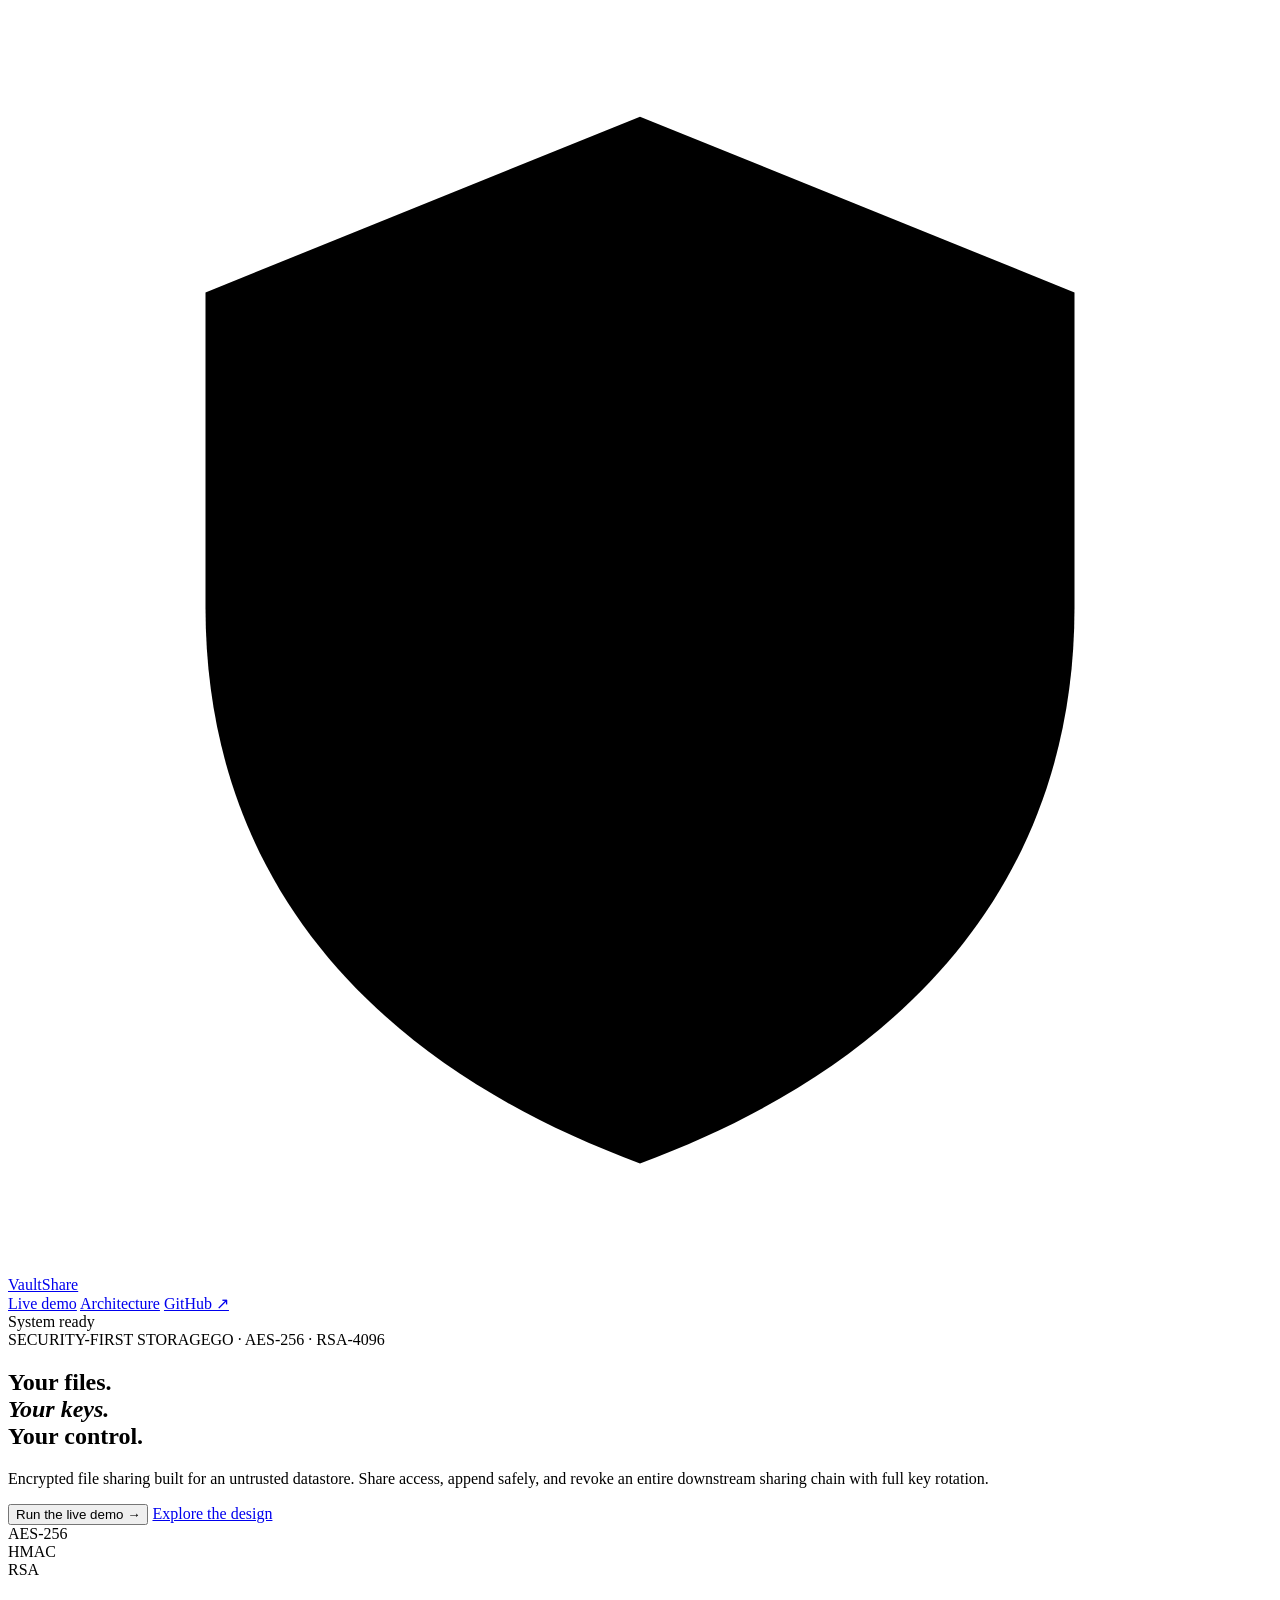
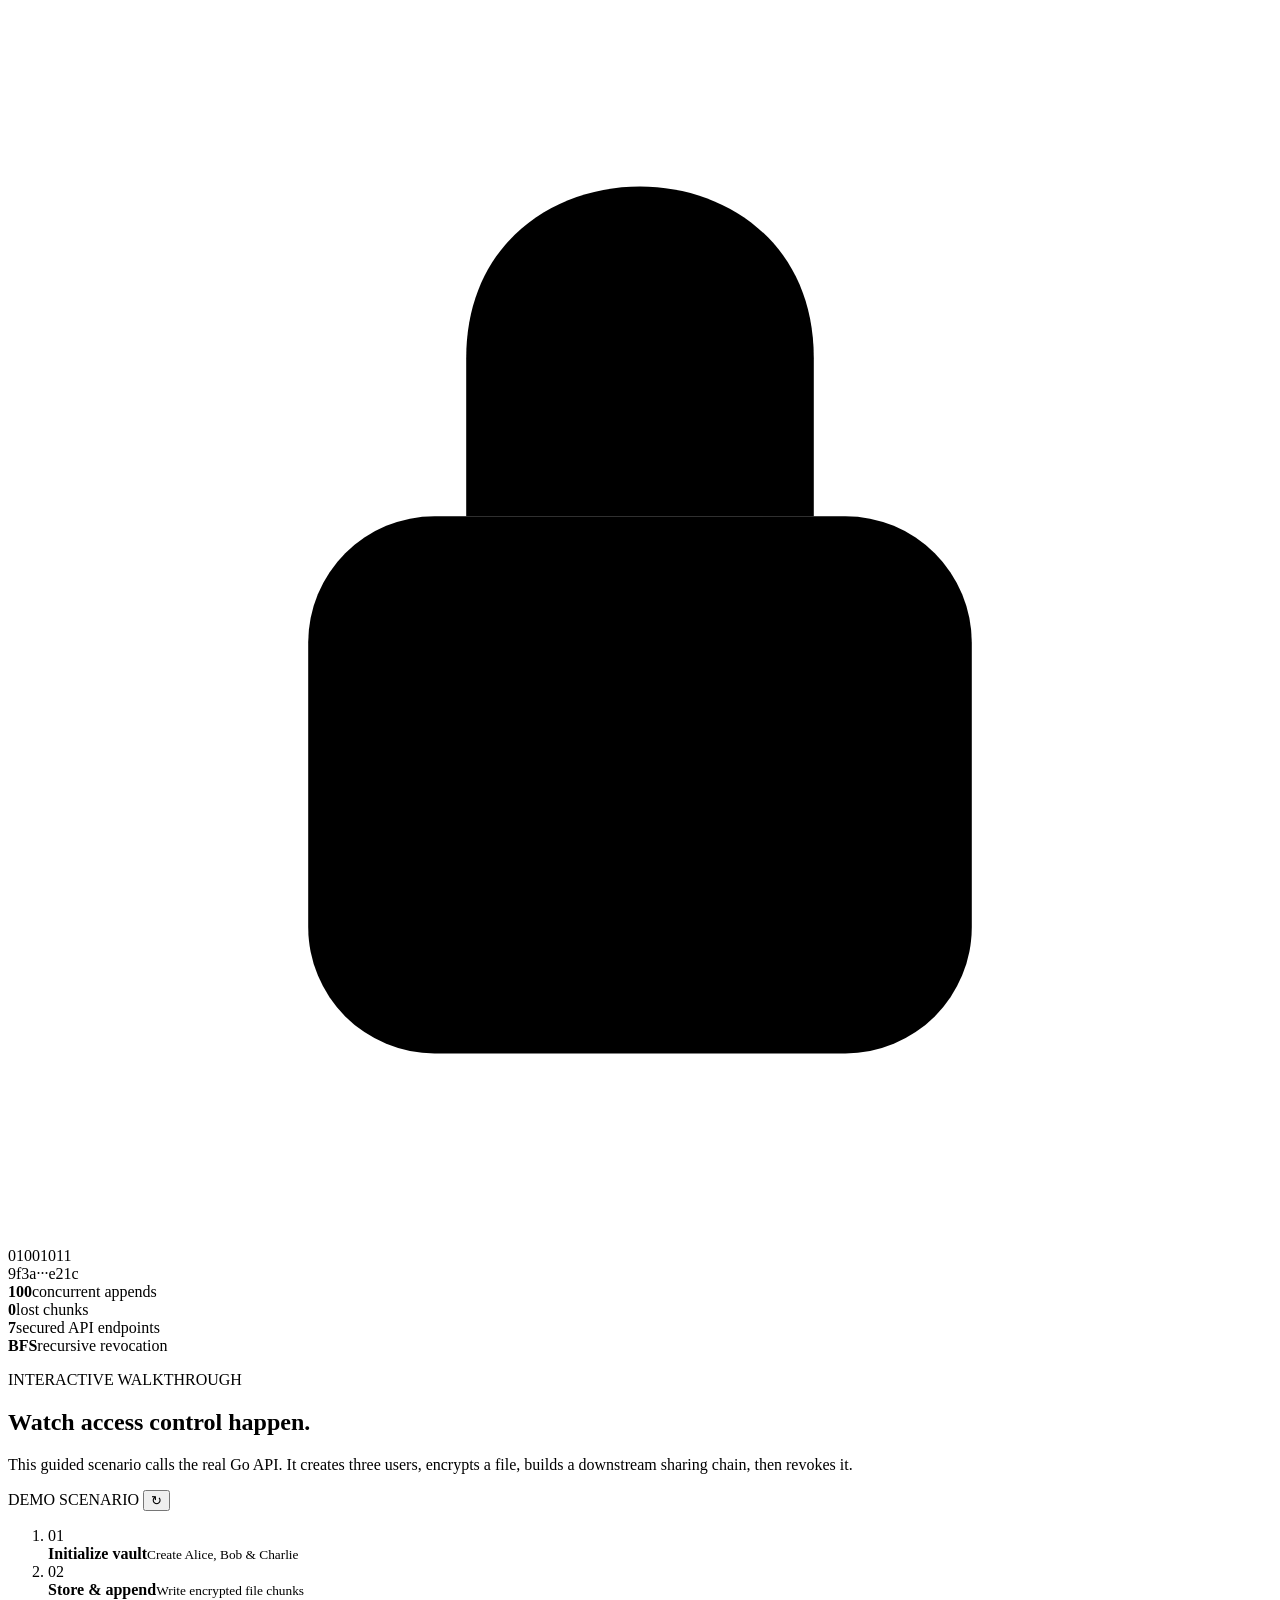
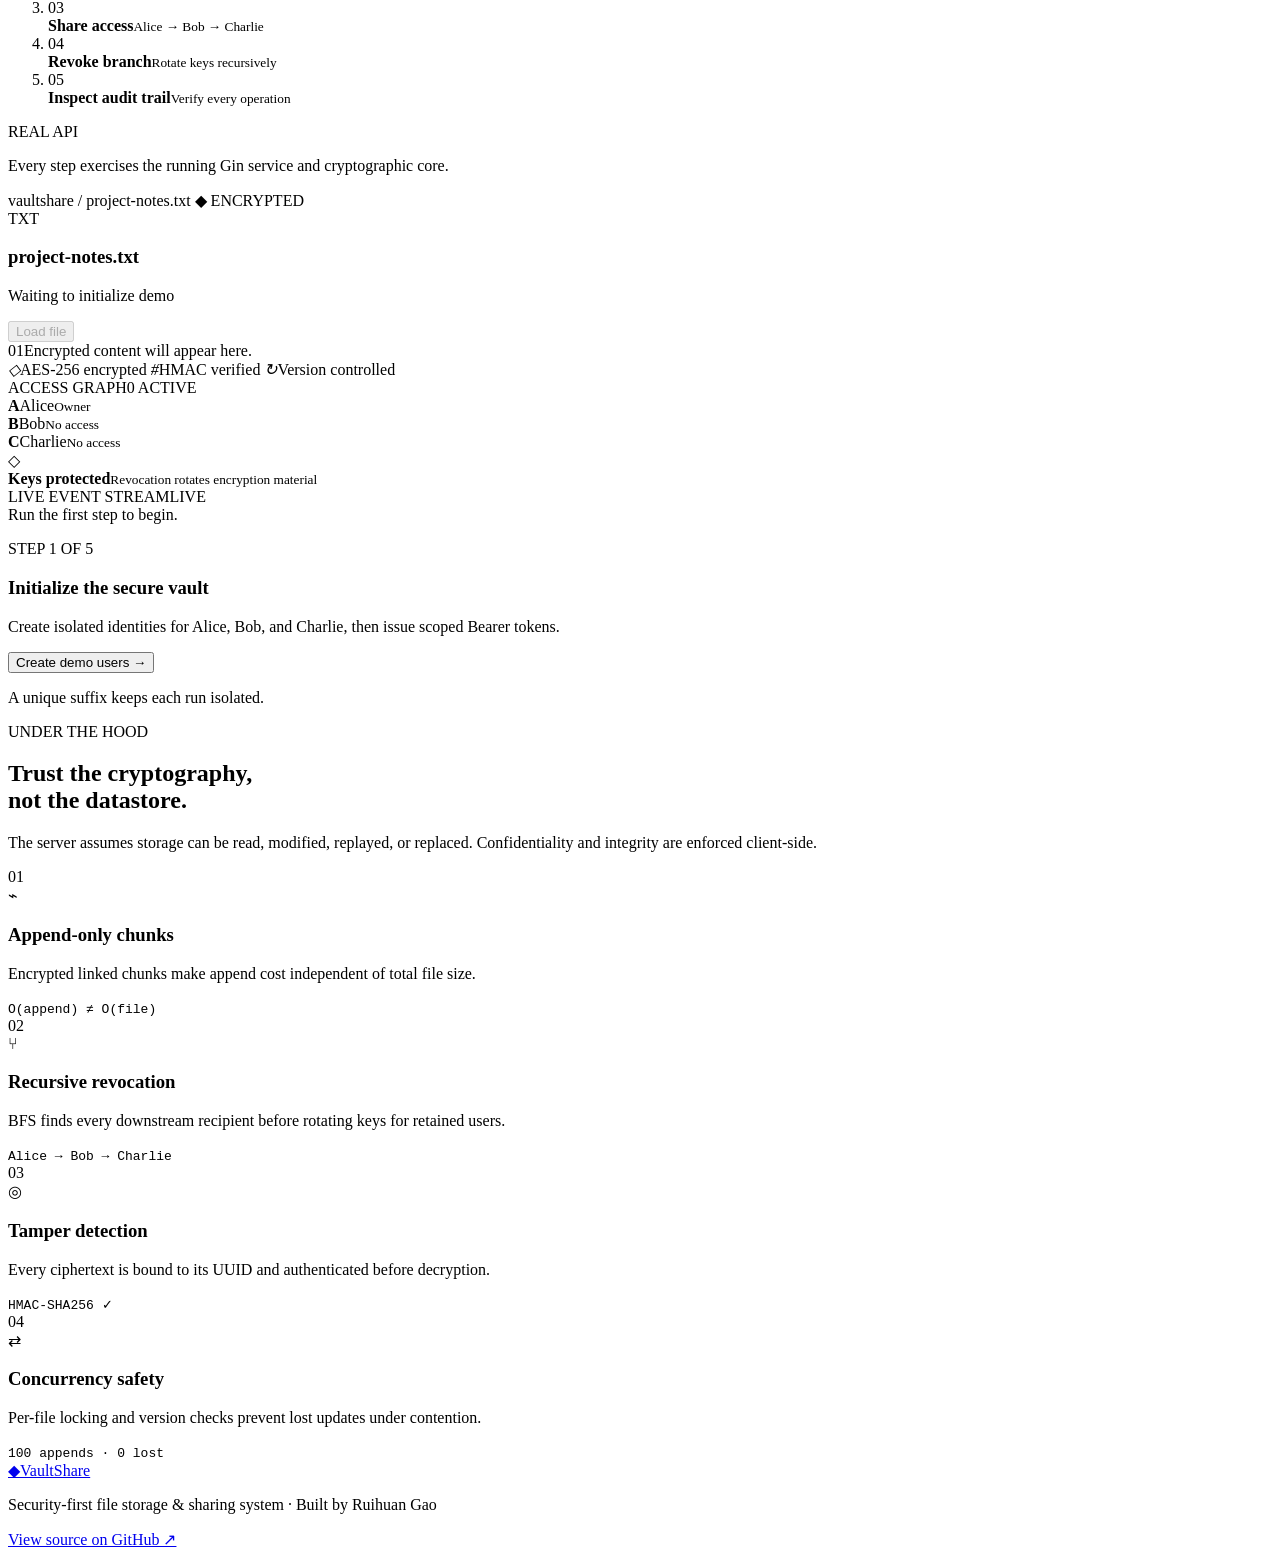
==== index.html @ d1354501 "Deploy VaultShare index.html" ====
<!doctype html>
<html lang="en">
  <head>
    <meta charset="UTF-8" />
    <meta name="viewport" content="width=device-width, initial-scale=1.0" />
    <meta
      name="description"
      content="An interactive demo of encrypted file sharing, recursive revocation, and auditable access control."
    />
    <title>VaultShare — Secure file sharing demo</title>
    <link rel="stylesheet" href="./styles.css" />
  </head>
  <body>
    <div class="noise" aria-hidden="true"></div>
    <header class="site-header">
      <a class="brand" href="#top" aria-label="VaultShare home">
        <span class="brand-mark" aria-hidden="true">
          <svg viewBox="0 0 32 32" role="img">
            <path d="M16 2.75 27 7.2v7.98c0 7.08-4.47 11.67-11 14.07C9.47 26.85 5 22.26 5 15.18V7.2L16 2.75Z" />
            <path d="M11.2 15.8 14.35 19 21 12.25" />
          </svg>
        </span>
        <span>VaultShare</span>
      </a>
      <nav aria-label="Primary navigation">
        <a href="#demo">Live demo</a>
        <a href="#architecture">Architecture</a>
        <a href="https://github.com/aimee-RH/security-file-system" target="_blank" rel="noreferrer">GitHub ↗</a>
      </nav>
      <span class="system-status"><i></i> System ready</span>
    </header>

    <main id="top">
      <section class="hero">
        <div class="eyebrow"><span>SECURITY-FIRST STORAGE</span><span>GO · AES-256 · RSA-4096</span></div>
        <div class="hero-grid">
          <div>
            <h1>Your files.<br /><em>Your keys.</em><br />Your control.</h1>
            <p class="hero-copy">
              Encrypted file sharing built for an untrusted datastore. Share access, append safely,
              and revoke an entire downstream sharing chain with full key rotation.
            </p>
            <div class="hero-actions">
              <button class="button button-primary" data-scroll-demo>Run the live demo <span>→</span></button>
              <a class="button button-secondary" href="#architecture">Explore the design</a>
            </div>
          </div>
          <div class="hero-visual" aria-label="Encrypted sharing illustration">
            <div class="orbit orbit-large"></div>
            <div class="orbit orbit-small"></div>
            <div class="key-chip key-a">AES-256</div>
            <div class="key-chip key-b">HMAC</div>
            <div class="key-chip key-c">RSA</div>
            <div class="vault">
              <div class="vault-ring"></div>
              <svg viewBox="0 0 80 80" aria-hidden="true">
                <rect x="19" y="34" width="42" height="34" rx="8" />
                <path d="M29 34V24c0-14.5 22-14.5 22 0v10" />
                <circle cx="40" cy="50" r="4" />
                <path d="M40 54v7" />
              </svg>
            </div>
            <div class="packet packet-one">01001011</div>
            <div class="packet packet-two">9f3a···e21c</div>
          </div>
        </div>
        <div class="trust-strip" aria-label="Core guarantees">
          <div><strong>100</strong><span>concurrent appends</span></div>
          <div><strong>0</strong><span>lost chunks</span></div>
          <div><strong>7</strong><span>secured API endpoints</span></div>
          <div><strong>BFS</strong><span>recursive revocation</span></div>
        </div>
      </section>

      <section class="demo-section" id="demo">
        <div class="section-heading">
          <div>
            <p class="kicker">INTERACTIVE WALKTHROUGH</p>
            <h2>Watch access control happen.</h2>
          </div>
          <p>
            This guided scenario calls the real Go API. It creates three users, encrypts a file,
            builds a downstream sharing chain, then revokes it.
          </p>
        </div>

        <div class="demo-shell">
          <aside class="scenario-panel">
            <div class="scenario-title">
              <span>DEMO SCENARIO</span>
              <button class="icon-button" id="reset-demo" title="Reset demo" aria-label="Reset demo">↻</button>
            </div>
            <ol class="steps" id="steps">
              <li class="active" data-step="0"><span>01</span><div><strong>Initialize vault</strong><small>Create Alice, Bob & Charlie</small></div></li>
              <li data-step="1"><span>02</span><div><strong>Store & append</strong><small>Write encrypted file chunks</small></div></li>
              <li data-step="2"><span>03</span><div><strong>Share access</strong><small>Alice → Bob → Charlie</small></div></li>
              <li data-step="3"><span>04</span><div><strong>Revoke branch</strong><small>Rotate keys recursively</small></div></li>
              <li data-step="4"><span>05</span><div><strong>Inspect audit trail</strong><small>Verify every operation</small></div></li>
            </ol>
            <div class="scenario-note">
              <span id="backend-mode-label">REAL API</span>
              <p id="backend-mode-copy">Every step exercises the running Gin service and cryptographic core.</p>
            </div>
          </aside>

          <div class="workspace">
            <div class="workspace-toolbar">
              <div class="window-dots" aria-hidden="true"><i></i><i></i><i></i></div>
              <span>vaultshare / project-notes.txt</span>
              <span class="encrypted-pill">◆ ENCRYPTED</span>
            </div>

            <div class="workspace-grid">
              <section class="file-card">
                <div class="file-heading">
                  <div class="file-icon">TXT</div>
                  <div>
                    <h3>project-notes.txt</h3>
                    <p id="file-meta">Waiting to initialize demo</p>
                  </div>
                  <button class="mini-button" id="load-file" disabled>Load file</button>
                </div>
                <div class="content-preview" id="content-preview">
                  <span class="line-number">01</span><span class="placeholder">Encrypted content will appear here.</span>
                </div>
                <div class="crypto-row">
                  <span><i class="crypto-icon">◇</i>AES-256 encrypted</span>
                  <span><i class="crypto-icon">#</i>HMAC verified</span>
                  <span><i class="crypto-icon">↻</i>Version controlled</span>
                </div>
              </section>

              <section class="access-card">
                <div class="card-label"><span>ACCESS GRAPH</span><span id="access-count">0 ACTIVE</span></div>
                <div class="access-graph" id="access-graph">
                  <div class="person owner"><b>A</b><span>Alice<small>Owner</small></span></div>
                  <div class="graph-line line-ab"></div>
                  <div class="person bob muted"><b>B</b><span>Bob<small>No access</small></span></div>
                  <div class="graph-line line-bc"></div>
                  <div class="person charlie muted"><b>C</b><span>Charlie<small>No access</small></span></div>
                </div>
                <div class="rotation-status" id="rotation-status">
                  <span class="status-symbol">◇</span>
                  <div><strong>Keys protected</strong><small>Revocation rotates encryption material</small></div>
                </div>
              </section>

              <section class="event-card">
                <div class="card-label"><span>LIVE EVENT STREAM</span><span class="live-dot">LIVE</span></div>
                <div class="event-log" id="event-log" aria-live="polite">
                  <div class="empty-log">Run the first step to begin.</div>
                </div>
              </section>

              <section class="action-card">
                <p class="step-counter" id="step-counter">STEP 1 OF 5</p>
                <h3 id="action-title">Initialize the secure vault</h3>
                <p id="action-description">Create isolated identities for Alice, Bob, and Charlie, then issue scoped Bearer tokens.</p>
                <button class="button button-primary full-width" id="run-step">Create demo users <span>→</span></button>
                <p class="action-hint" id="action-hint">A unique suffix keeps each run isolated.</p>
              </section>
            </div>
          </div>
        </div>
      </section>

      <section class="architecture" id="architecture">
        <div class="section-heading dark-heading">
          <div><p class="kicker">UNDER THE HOOD</p><h2>Trust the cryptography,<br />not the datastore.</h2></div>
          <p>The server assumes storage can be read, modified, replayed, or replaced. Confidentiality and integrity are enforced client-side.</p>
        </div>
        <div class="architecture-grid">
          <article><span class="feature-number">01</span><div class="feature-icon">⌁</div><h3>Append-only chunks</h3><p>Encrypted linked chunks make append cost independent of total file size.</p><code>O(append) ≠ O(file)</code></article>
          <article><span class="feature-number">02</span><div class="feature-icon">⑂</div><h3>Recursive revocation</h3><p>BFS finds every downstream recipient before rotating keys for retained users.</p><code>Alice → Bob → Charlie</code></article>
          <article><span class="feature-number">03</span><div class="feature-icon">◎</div><h3>Tamper detection</h3><p>Every ciphertext is bound to its UUID and authenticated before decryption.</p><code>HMAC-SHA256 ✓</code></article>
          <article><span class="feature-number">04</span><div class="feature-icon">⇄</div><h3>Concurrency safety</h3><p>Per-file locking and version checks prevent lost updates under contention.</p><code>100 appends · 0 lost</code></article>
        </div>
      </section>
    </main>

    <footer>
      <a class="brand footer-brand" href="#top"><span class="brand-mark">◆</span><span>VaultShare</span></a>
      <p>Security-first file storage & sharing system · Built by Ruihuan Gao</p>
      <a href="https://github.com/aimee-RH/security-file-system" target="_blank" rel="noreferrer">View source on GitHub ↗</a>
    </footer>
    <div class="toast" id="toast" role="status" aria-live="polite"></div>
    <script src="./app.js"></script>
  </body>
</html>
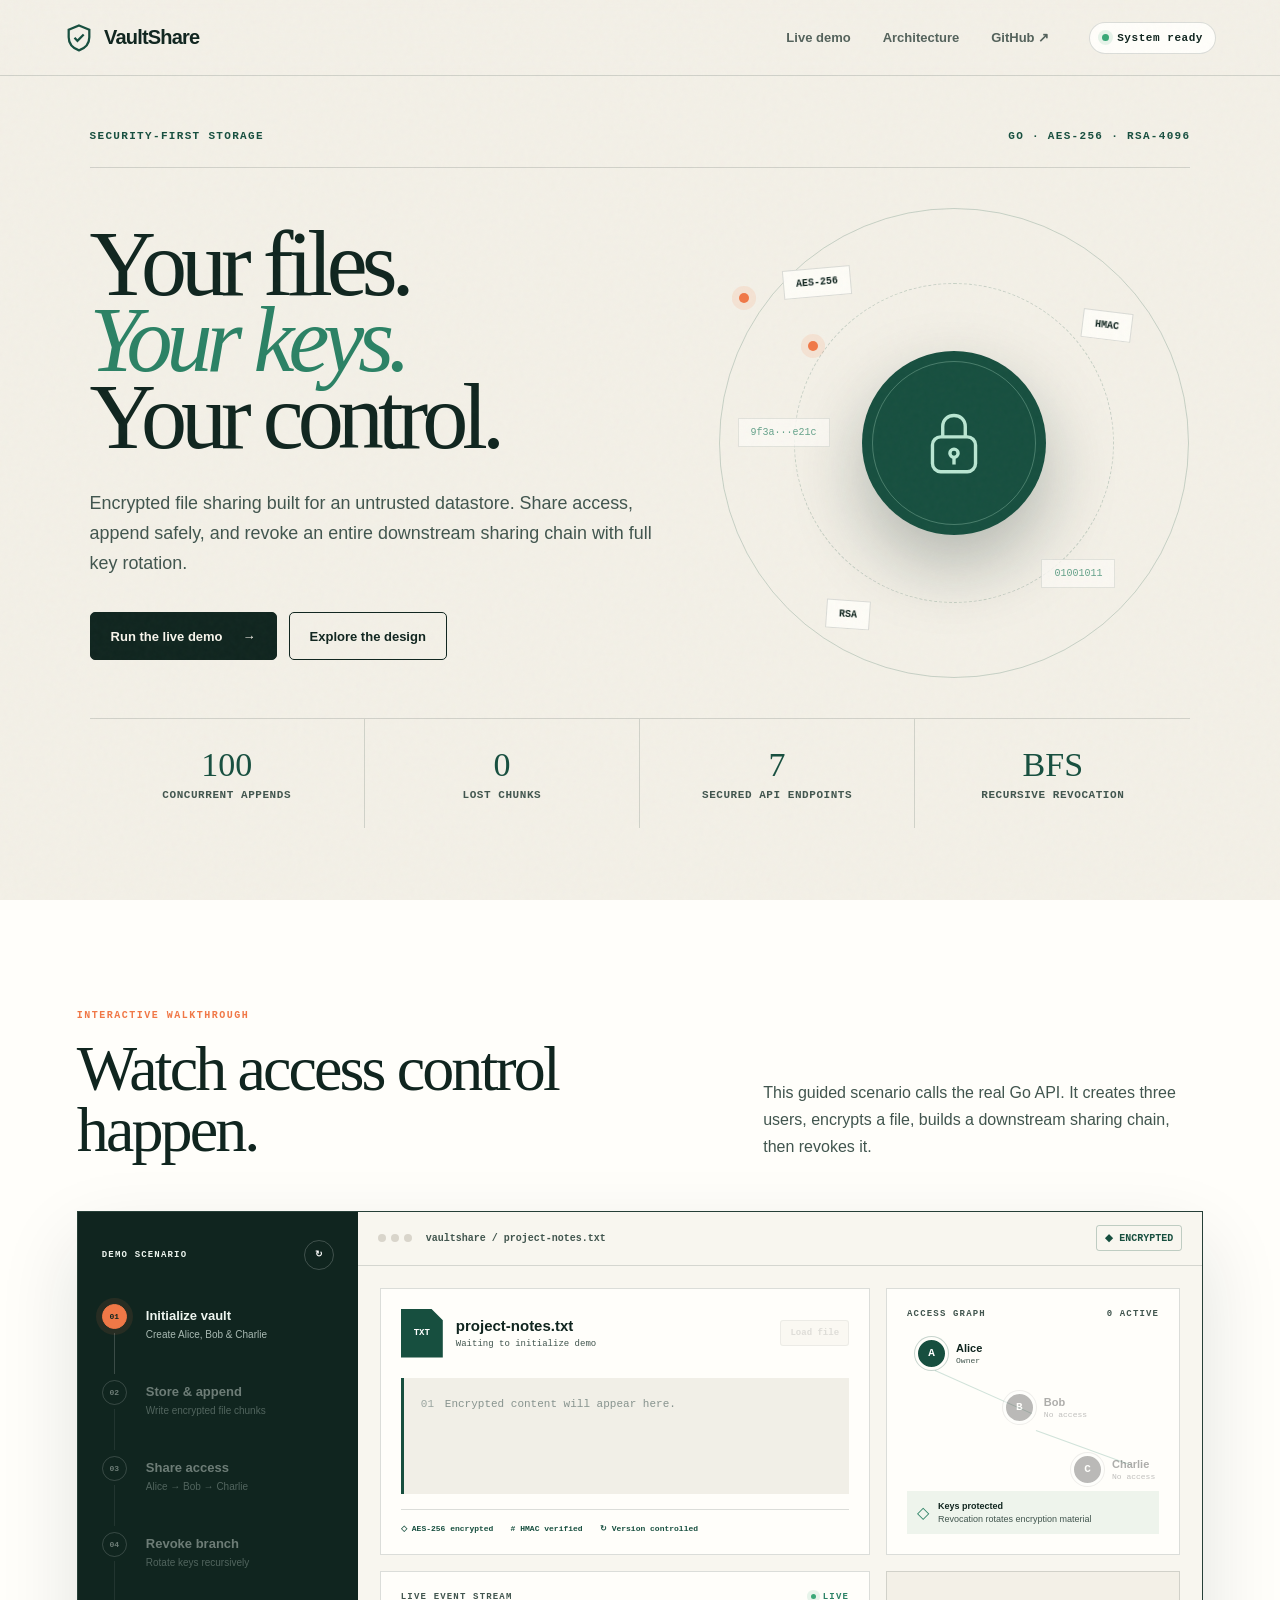
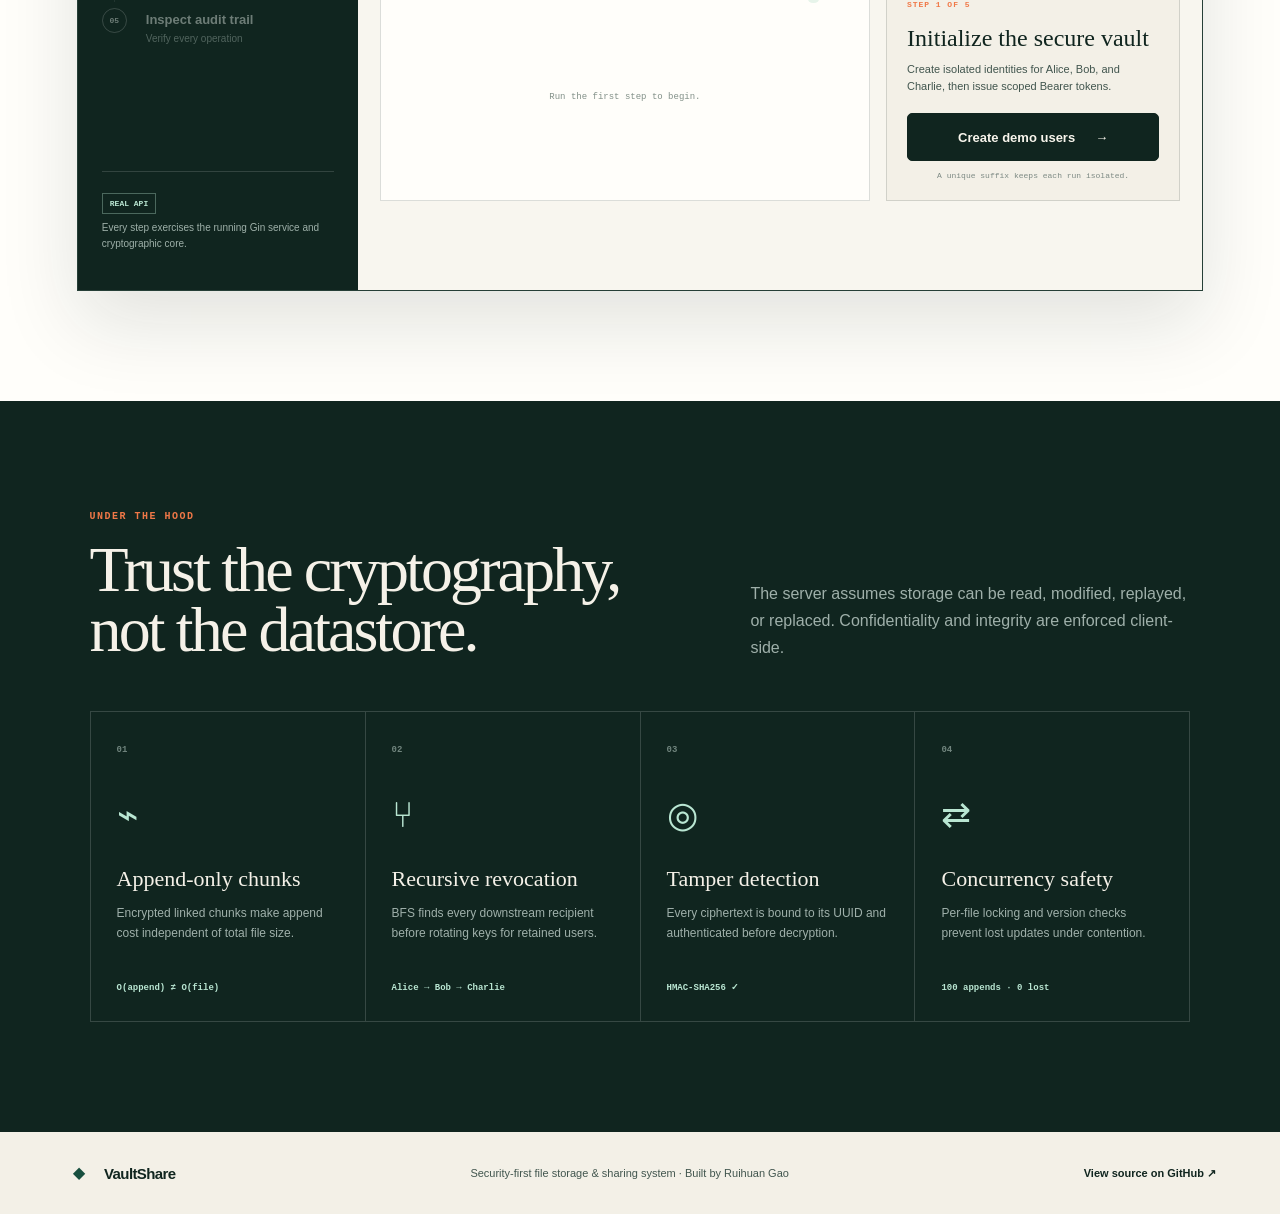
==== commit e5e8605f: "Clarify GitHub Pages demo mode" ====
--- a/index.html
+++ b/index.html
@@ -78,7 +78,7 @@
             <p class="kicker">INTERACTIVE WALKTHROUGH</p>
             <h2>Watch access control happen.</h2>
           </div>
-          <p>
+          <p id="demo-intro-copy">
             This guided scenario calls the real Go API. It creates three users, encrypts a file,
             builds a downstream sharing chain, then revokes it.
           </p>
--- a/styles.css
+++ b/styles.css
@@ -0,0 +1,199 @@
+:root {
+  --ink: #10251f;
+  --ink-soft: #41554e;
+  --paper: #f3f0e7;
+  --paper-deep: #e8e3d6;
+  --green: #174f3f;
+  --green-bright: #2b8265;
+  --mint: #b9e6d2;
+  --orange: #f07847;
+  --line: rgba(16, 37, 31, 0.15);
+  --white: #fffefa;
+  --mono: "SFMono-Regular", "Cascadia Code", "Roboto Mono", monospace;
+  --serif: Georgia, "Times New Roman", serif;
+  --sans: Inter, ui-sans-serif, -apple-system, BlinkMacSystemFont, "Segoe UI", sans-serif;
+}
+
+* { box-sizing: border-box; }
+html { scroll-behavior: smooth; }
+body { margin: 0; color: var(--ink); background: var(--paper); font-family: var(--sans); }
+button, input { font: inherit; }
+button, a { -webkit-tap-highlight-color: transparent; }
+a { color: inherit; text-decoration: none; }
+.noise { position: fixed; inset: 0; z-index: 99; pointer-events: none; opacity: .035; background-image: url("data:image/svg+xml,%3Csvg viewBox='0 0 180 180' xmlns='http://www.w3.org/2000/svg'%3E%3Cfilter id='n'%3E%3CfeTurbulence type='fractalNoise' baseFrequency='.95' numOctaves='3' stitchTiles='stitch'/%3E%3C/filter%3E%3Crect width='100%25' height='100%25' filter='url(%23n)' opacity='.8'/%3E%3C/svg%3E"); }
+
+.site-header { height: 76px; padding: 0 clamp(24px, 5vw, 78px); display: flex; align-items: center; gap: 40px; border-bottom: 1px solid var(--line); background: rgba(243,240,231,.88); backdrop-filter: blur(16px); position: sticky; top: 0; z-index: 20; }
+.brand { display: inline-flex; align-items: center; gap: 10px; font-weight: 800; letter-spacing: -.04em; font-size: 20px; }
+.brand-mark { width: 30px; height: 30px; display: grid; place-items: center; color: var(--green); }
+.brand-mark svg { width: 100%; height: 100%; fill: none; stroke: currentColor; stroke-width: 2.4; }
+nav { margin-left: auto; display: flex; gap: 32px; font-size: 13px; font-weight: 700; }
+nav a { opacity: .7; transition: opacity .2s; }
+nav a:hover { opacity: 1; }
+.system-status { font: 700 11px var(--mono); letter-spacing: .05em; background: var(--white); border: 1px solid var(--line); border-radius: 999px; padding: 9px 12px; display: flex; align-items: center; gap: 8px; }
+.system-status i, .live-dot::before { width: 7px; height: 7px; border-radius: 50%; background: #39a877; box-shadow: 0 0 0 4px rgba(57,168,119,.12); }
+
+.hero { min-height: calc(100vh - 76px); padding: 54px clamp(24px, 7vw, 110px) 0; overflow: hidden; }
+.eyebrow { display: flex; justify-content: space-between; font: 700 11px var(--mono); letter-spacing: .12em; color: var(--green); padding-bottom: 25px; border-bottom: 1px solid var(--line); }
+.hero-grid { display: grid; grid-template-columns: 1.1fr .9fr; align-items: center; min-height: 550px; gap: 50px; }
+h1 { font: 400 clamp(58px, 7.2vw, 112px)/.83 var(--serif); letter-spacing: -.065em; margin: 0; }
+h1 em { color: var(--green-bright); font-weight: 400; }
+.hero-copy { max-width: 620px; font-size: clamp(16px, 1.4vw, 20px); line-height: 1.65; color: var(--ink-soft); margin: 34px 0; }
+.hero-actions { display: flex; gap: 12px; flex-wrap: wrap; }
+.button { border-radius: 5px; min-height: 48px; padding: 0 20px; border: 1px solid var(--ink); font-weight: 750; font-size: 13px; display: inline-flex; align-items: center; justify-content: center; gap: 20px; cursor: pointer; transition: transform .2s, box-shadow .2s, background .2s; }
+.button:hover:not(:disabled) { transform: translateY(-2px); box-shadow: 0 8px 22px rgba(16,37,31,.14); }
+.button-primary { color: #f8f5ec; background: var(--ink); }
+.button-secondary { color: var(--ink); background: transparent; }
+.button:disabled { cursor: wait; opacity: .55; }
+.full-width { width: 100%; }
+
+.hero-visual { height: 500px; position: relative; display: grid; place-items: center; }
+.orbit { position: absolute; border: 1px solid rgba(23,79,63,.2); border-radius: 50%; }
+.orbit-large { width: 470px; height: 470px; animation: rotate 28s linear infinite; }
+.orbit-small { width: 320px; height: 320px; border-style: dashed; animation: rotate 19s linear infinite reverse; }
+.orbit-large::before, .orbit-small::before { content: ""; width: 10px; height: 10px; background: var(--orange); border-radius: 50%; position: absolute; top: 18%; left: 4%; box-shadow: 0 0 0 7px rgba(240,120,71,.12); }
+.vault { width: 184px; height: 184px; background: var(--green); border-radius: 50%; color: var(--mint); display: grid; place-items: center; box-shadow: 0 30px 70px rgba(16,37,31,.28); position: relative; z-index: 2; }
+.vault svg { width: 82px; fill: none; stroke: currentColor; stroke-width: 3.3; }
+.vault-ring { position: absolute; inset: 10px; border: 1px solid rgba(185,230,210,.3); border-radius: 50%; }
+.key-chip, .packet { position: absolute; padding: 8px 12px; border: 1px solid var(--line); background: rgba(255,254,250,.84); backdrop-filter: blur(8px); font: 700 10px var(--mono); z-index: 3; }
+.key-a { top: 75px; left: 65px; transform: rotate(-5deg); }
+.key-b { right: 58px; top: 118px; transform: rotate(7deg); }
+.key-c { bottom: 64px; left: 108px; transform: rotate(4deg); }
+.packet { color: var(--green-bright); font-weight: 500; opacity: .7; }
+.packet-one { right: 75px; bottom: 105px; }
+.packet-two { left: 20px; top: 225px; }
+@keyframes rotate { to { transform: rotate(360deg); } }
+
+.trust-strip { min-height: 110px; border-top: 1px solid var(--line); display: grid; grid-template-columns: repeat(4,1fr); }
+.trust-strip div { display: flex; align-items: center; justify-content: center; flex-direction: column; border-right: 1px solid var(--line); }
+.trust-strip div:last-child { border-right: 0; }
+.trust-strip strong { font: 400 34px var(--serif); color: var(--green); }
+.trust-strip span { margin-top: 5px; color: var(--ink-soft); font: 600 11px var(--mono); text-transform: uppercase; letter-spacing: .05em; }
+
+.demo-section { padding: 110px clamp(24px, 6vw, 94px); background: var(--white); }
+.section-heading { display: grid; grid-template-columns: 1fr 440px; align-items: end; gap: 70px; margin-bottom: 50px; }
+.kicker { font: 800 10px var(--mono); letter-spacing: .15em; color: var(--orange); margin: 0 0 18px; }
+h2 { font: 400 clamp(45px, 5vw, 76px)/.95 var(--serif); letter-spacing: -.045em; margin: 0; }
+.section-heading > p { line-height: 1.7; color: var(--ink-soft); margin: 0; }
+.demo-shell { border: 1px solid #263f37; min-height: 680px; display: grid; grid-template-columns: 280px 1fr; background: #f8f6ef; box-shadow: 0 32px 75px rgba(16,37,31,.12); }
+.scenario-panel { background: var(--ink); color: #edf5ef; padding: 28px 24px; display: flex; flex-direction: column; }
+.scenario-title, .card-label { display: flex; justify-content: space-between; align-items: center; font: 800 9px var(--mono); letter-spacing: .13em; }
+.icon-button { border: 1px solid rgba(255,255,255,.2); background: transparent; color: white; border-radius: 50%; width: 30px; height: 30px; cursor: pointer; }
+.steps { list-style: none; margin: 34px 0; padding: 0; }
+.steps li { min-height: 76px; display: grid; grid-template-columns: 34px 1fr; gap: 10px; position: relative; opacity: .42; transition: opacity .25s; }
+.steps li::after { content: ""; position: absolute; left: 12px; top: 29px; height: 41px; width: 1px; background: rgba(255,255,255,.18); }
+.steps li:last-child::after { display: none; }
+.steps li > span { width: 25px; height: 25px; display: grid; place-items: center; border: 1px solid rgba(255,255,255,.4); border-radius: 50%; font: 700 8px var(--mono); }
+.steps li strong { display: block; font-size: 13px; margin: 4px 0 5px; }
+.steps li small { display: block; font-size: 10px; color: #a9bab3; line-height: 1.4; }
+.steps li.active, .steps li.complete { opacity: 1; }
+.steps li.active > span { background: var(--orange); border-color: var(--orange); color: var(--ink); box-shadow: 0 0 0 6px rgba(240,120,71,.1); }
+.steps li.complete > span { background: var(--mint); border-color: var(--mint); color: var(--ink); font-size: 0; }
+.steps li.complete > span::before { content: "✓"; font-size: 11px; }
+.scenario-note { margin-top: auto; border-top: 1px solid rgba(255,255,255,.14); padding-top: 20px; }
+.scenario-note span { font: 800 8px var(--mono); color: var(--mint); border: 1px solid rgba(185,230,210,.35); padding: 5px 7px; }
+.scenario-note p { color: #9eb0a9; font-size: 10px; line-height: 1.6; }
+.workspace { min-width: 0; }
+.workspace-toolbar { height: 54px; border-bottom: 1px solid var(--line); padding: 0 20px; display: flex; align-items: center; gap: 14px; font: 700 10px var(--mono); color: var(--ink-soft); }
+.window-dots { display: flex; gap: 5px; }
+.window-dots i { width: 8px; height: 8px; border-radius: 50%; background: #d9d5cb; }
+.encrypted-pill { margin-left: auto; color: var(--green); border: 1px solid rgba(23,79,63,.25); padding: 6px 8px; border-radius: 3px; }
+.workspace-grid { padding: 22px; display: grid; grid-template-columns: 1.25fr .75fr; gap: 16px; }
+.file-card, .access-card, .event-card, .action-card { border: 1px solid var(--line); background: var(--white); padding: 20px; min-width: 0; }
+.file-heading { display: flex; align-items: center; gap: 13px; }
+.file-icon { width: 42px; height: 49px; background: var(--green); color: white; display: grid; place-items: center; font: 800 9px var(--mono); clip-path: polygon(0 0,72% 0,100% 24%,100% 100%,0 100%); }
+.file-heading h3 { margin: 0; font-size: 15px; }
+.file-heading p { margin: 5px 0 0; font: 500 9px var(--mono); color: var(--ink-soft); }
+.mini-button { margin-left: auto; border: 1px solid var(--line); border-radius: 3px; background: var(--paper); padding: 7px 9px; font: 700 9px var(--mono); cursor: pointer; }
+.mini-button:disabled { opacity: .4; cursor: default; }
+.content-preview { min-height: 116px; margin: 20px 0 15px; padding: 17px; background: #f1efe7; border-left: 3px solid var(--green); display: grid; grid-template-columns: 24px 1fr; font: 11px/1.7 var(--mono); white-space: pre-wrap; overflow: auto; max-height: 160px; }
+.line-number { color: #9ba6a1; user-select: none; }
+.placeholder { color: #87938e; }
+.crypto-row { border-top: 1px solid var(--line); padding-top: 14px; display: flex; gap: 17px; flex-wrap: wrap; font: 700 8px var(--mono); color: var(--green); }
+.crypto-row span { display: flex; gap: 5px; align-items: center; }
+.crypto-icon { font-style: normal; }
+.card-label { color: var(--ink-soft); }
+.access-graph { min-height: 172px; padding: 18px 0 8px; position: relative; }
+.person { position: absolute; display: flex; align-items: center; gap: 8px; z-index: 2; transition: opacity .3s, filter .3s; }
+.person b { width: 33px; height: 33px; border-radius: 50%; background: var(--green); color: white; display: grid; place-items: center; font: 700 11px var(--mono); border: 3px solid var(--white); box-shadow: 0 0 0 1px rgba(23,79,63,.24); }
+.person span { font-size: 11px; font-weight: 750; }
+.person small { display: block; color: var(--ink-soft); font: 500 8px var(--mono); margin-top: 2px; }
+.person.owner { top: 18px; left: 8px; }
+.person.bob { top: 72px; left: 38%; }
+.person.charlie { bottom: 5px; right: 4px; }
+.person.muted { opacity: .36; filter: grayscale(1); }
+.person.revoked b { background: #a64b3c; }
+.person.revoked small { color: #a64b3c; }
+.graph-line { position: absolute; height: 1px; background: var(--green-bright); transform-origin: left; opacity: .22; transition: opacity .3s, background .3s; }
+.graph-line.active { opacity: 1; }
+.graph-line.revoked { background: #a64b3c; opacity: .8; background-image: linear-gradient(90deg,#a64b3c 50%,transparent 50%); background-size: 8px 1px; }
+.line-ab { width: 42%; left: 28px; top: 51px; transform: rotate(24deg); }
+.line-bc { width: 40%; left: 51%; top: 111px; transform: rotate(20deg); }
+.rotation-status { display: flex; align-items: center; gap: 9px; background: #eef4ec; padding: 10px; }
+.rotation-status strong, .rotation-status small { display: block; font-size: 9px; }
+.rotation-status small { color: var(--ink-soft); margin-top: 3px; }
+.status-symbol { color: var(--green-bright); }
+.event-log { height: 160px; margin-top: 16px; overflow: auto; font: 9px/1.5 var(--mono); }
+.empty-log { color: #829088; height: 100%; display: grid; place-items: center; }
+.event { display: grid; grid-template-columns: 50px 60px 1fr; gap: 8px; padding: 7px 0; border-bottom: 1px solid rgba(16,37,31,.08); animation: eventIn .25s ease; }
+.event time { color: #7d8b85; }
+.event b { color: var(--green); text-transform: uppercase; }
+.event.error b { color: #a64b3c; }
+@keyframes eventIn { from { opacity: 0; transform: translateY(4px); } }
+.live-dot { display: flex; align-items: center; gap: 7px; color: var(--green-bright); }
+.live-dot::before { content: ""; display: block; width: 5px; height: 5px; }
+.action-card { background: var(--paper); display: flex; flex-direction: column; justify-content: center; }
+.step-counter { font: 800 8px var(--mono); color: var(--orange); letter-spacing: .12em; }
+.action-card h3 { font: 400 24px/1.1 var(--serif); margin: 8px 0 10px; }
+.action-card > p:not(.step-counter):not(.action-hint) { color: var(--ink-soft); font-size: 11px; line-height: 1.55; margin: 0 0 18px; }
+.action-hint { text-align: center; font: 500 8px var(--mono); color: #7c8983; margin: 10px 0 0; }
+
+.architecture { background: var(--ink); color: #f5f1e8; padding: 110px clamp(24px, 7vw, 110px); }
+.dark-heading > p { color: #9fb0aa; }
+.architecture-grid { display: grid; grid-template-columns: repeat(4,1fr); border-top: 1px solid rgba(255,255,255,.16); border-left: 1px solid rgba(255,255,255,.16); }
+.architecture-grid article { min-height: 310px; padding: 26px; border-right: 1px solid rgba(255,255,255,.16); border-bottom: 1px solid rgba(255,255,255,.16); position: relative; }
+.feature-number { color: #70847d; font: 700 9px var(--mono); }
+.feature-icon { color: var(--mint); font-size: 36px; margin: 38px 0 30px; }
+.architecture-grid h3 { font: 400 22px var(--serif); margin: 0 0 12px; }
+.architecture-grid p { color: #9fb0aa; font-size: 12px; line-height: 1.65; min-height: 60px; }
+.architecture-grid code { font: 700 9px var(--mono); color: var(--mint); }
+footer { padding: 26px clamp(24px, 5vw, 78px); display: flex; align-items: center; gap: 30px; font-size: 11px; }
+footer p { margin: auto; color: var(--ink-soft); }
+footer > a:last-child { font-weight: 750; }
+.footer-brand { font-size: 15px; }
+.toast { position: fixed; right: 24px; bottom: 24px; background: var(--ink); color: white; padding: 14px 18px; border-left: 4px solid var(--mint); z-index: 50; transform: translateY(120px); opacity: 0; transition: .25s; font-size: 12px; box-shadow: 0 12px 30px rgba(16,37,31,.25); }
+.toast.show { transform: none; opacity: 1; }
+.toast.error { border-left-color: var(--orange); }
+
+@media (max-width: 1050px) {
+  .hero-grid { grid-template-columns: 1fr; padding-top: 70px; }
+  .hero-visual { height: 410px; }
+  .hero { min-height: auto; }
+  .section-heading { grid-template-columns: 1fr; gap: 24px; }
+  .demo-shell { grid-template-columns: 230px 1fr; }
+  .workspace-grid { grid-template-columns: 1fr; }
+  .architecture-grid { grid-template-columns: repeat(2,1fr); }
+}
+@media (max-width: 760px) {
+  .site-header { height: 64px; padding: 0 18px; }
+  nav, .system-status { display: none; }
+  .site-header .brand { margin-right: auto; }
+  .hero { padding: 35px 20px 0; }
+  .eyebrow span:last-child { display: none; }
+  h1 { font-size: clamp(52px, 17vw, 76px); }
+  .hero-visual { transform: scale(.8); margin: -40px -80px; }
+  .trust-strip { grid-template-columns: repeat(2,1fr); }
+  .trust-strip div { min-height: 95px; border-bottom: 1px solid var(--line); }
+  .demo-section, .architecture { padding: 75px 18px; }
+  .demo-shell { grid-template-columns: 1fr; }
+  .scenario-panel { padding: 20px; }
+  .steps { display: grid; grid-template-columns: repeat(5,1fr); margin: 22px 0 0; }
+  .steps li { display: block; min-height: 50px; }
+  .steps li::after, .steps li div, .scenario-note { display: none; }
+  .workspace-grid { padding: 12px; }
+  .architecture-grid { grid-template-columns: 1fr; }
+  footer { flex-direction: column; text-align: center; }
+  footer p { margin: 0; }
+}
+@media (prefers-reduced-motion: reduce) {
+  *, *::before, *::after { animation-duration: .01ms !important; animation-iteration-count: 1 !important; scroll-behavior: auto !important; }
+}
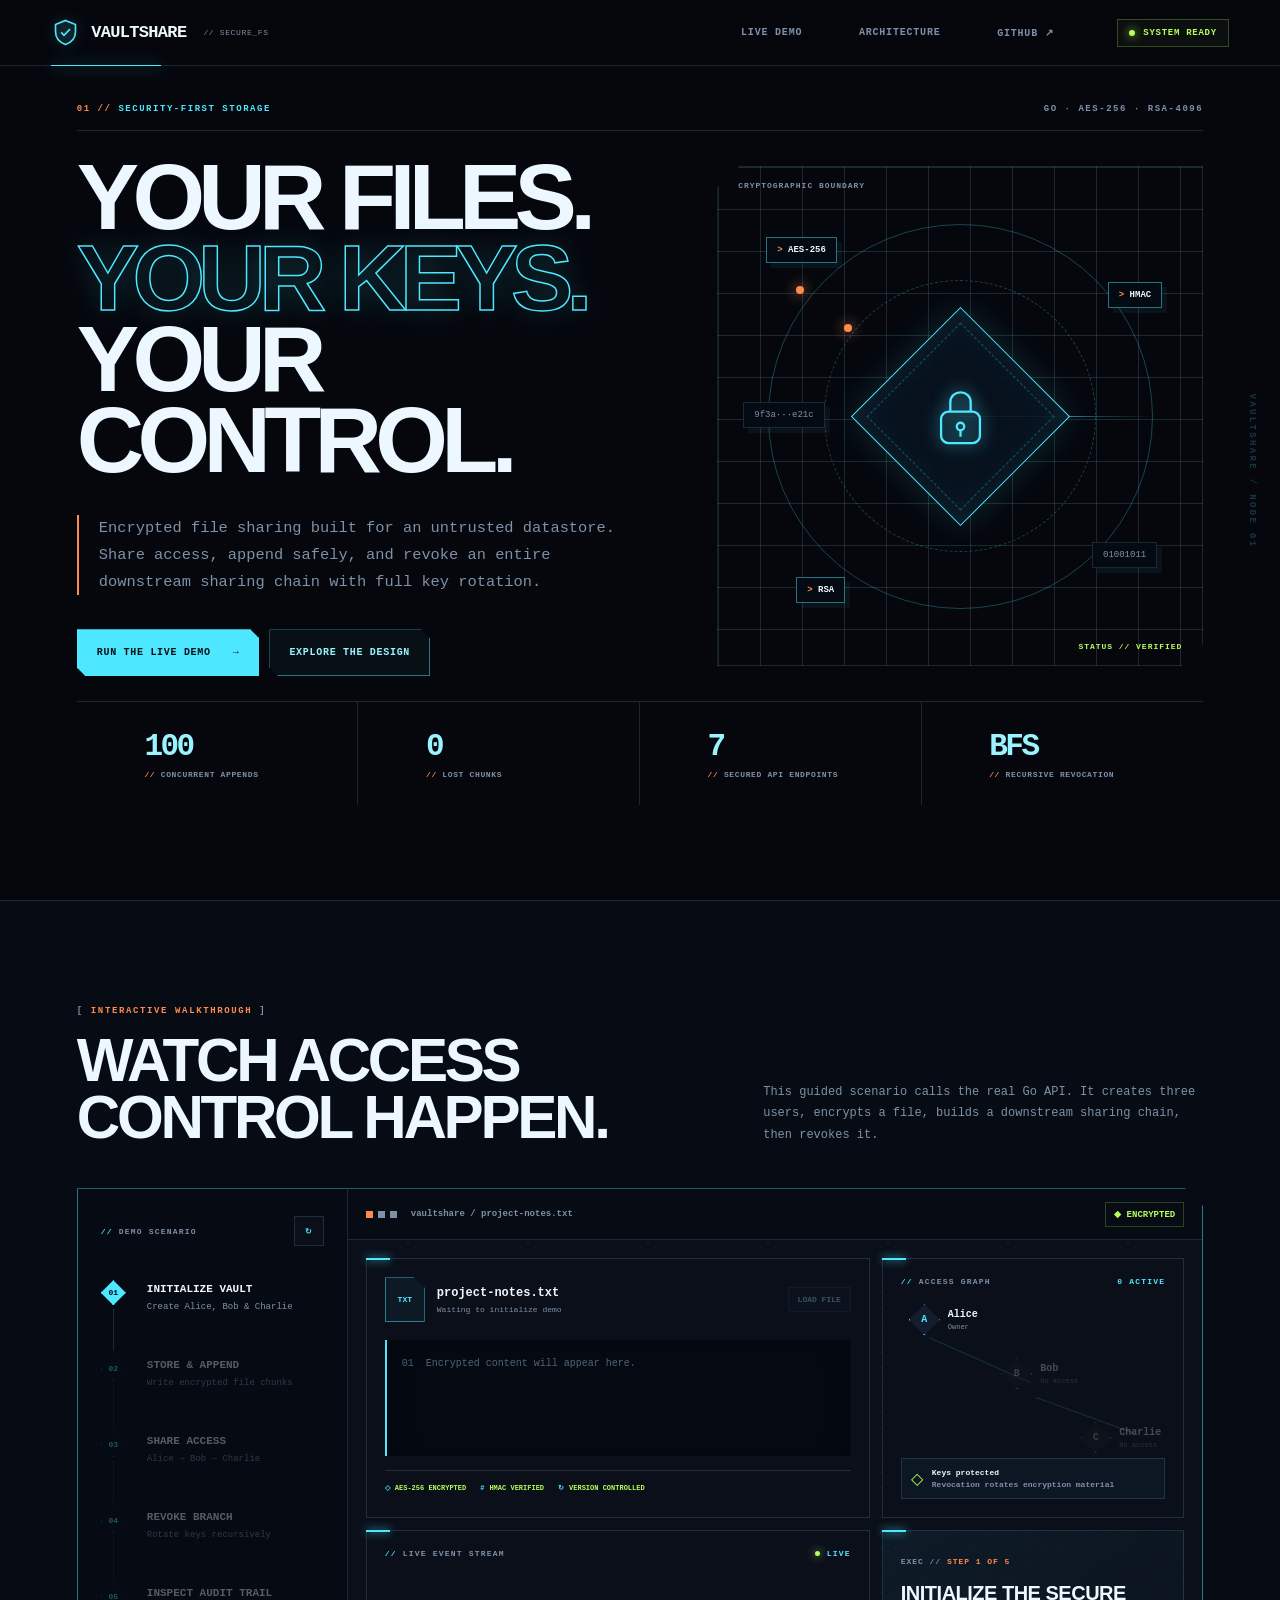
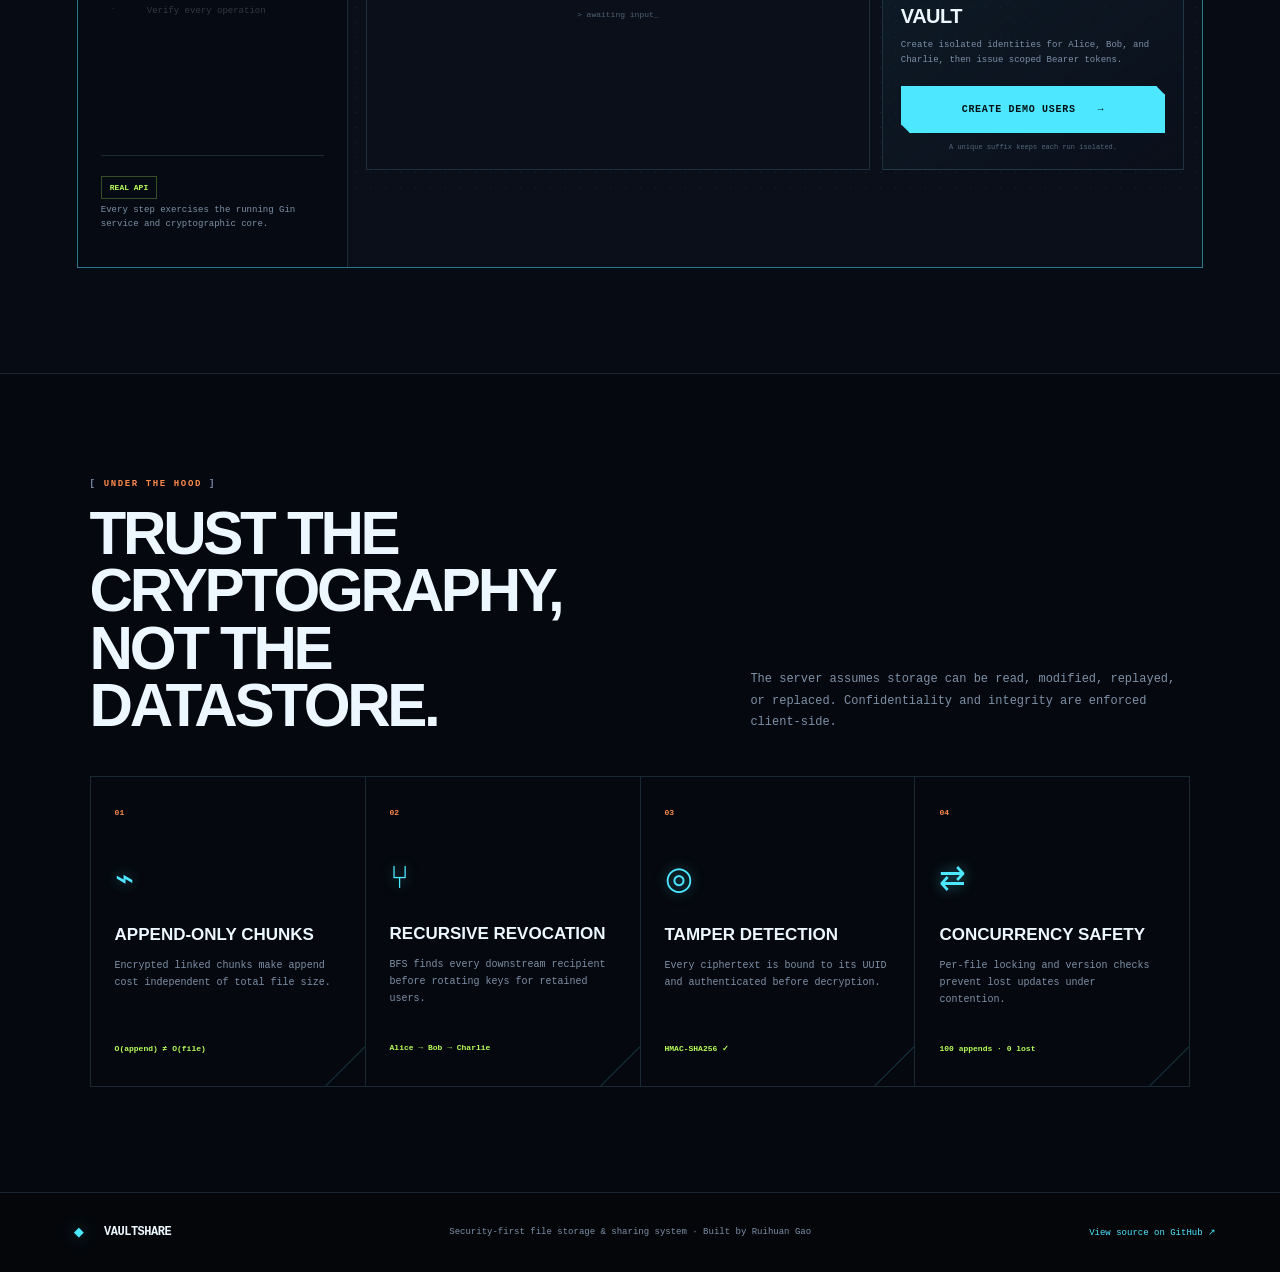
==== commit d340c859: "Bust cache for security console redesign" ====
--- a/index.html
+++ b/index.html
@@ -8,7 +8,7 @@
       content="An interactive demo of encrypted file sharing, recursive revocation, and auditable access control."
     />
     <title>VaultShare — Secure file sharing demo</title>
-    <link rel="stylesheet" href="./styles.css" />
+    <link rel="stylesheet" href="./styles.css?v=console-20261110" />
   </head>
   <body>
     <div class="noise" aria-hidden="true"></div>
--- a/styles.css
+++ b/styles.css
@@ -1,199 +1,113 @@
 :root {
-  --ink: #10251f;
-  --ink-soft: #41554e;
-  --paper: #f3f0e7;
-  --paper-deep: #e8e3d6;
-  --green: #174f3f;
-  --green-bright: #2b8265;
-  --mint: #b9e6d2;
-  --orange: #f07847;
-  --line: rgba(16, 37, 31, 0.15);
-  --white: #fffefa;
-  --mono: "SFMono-Regular", "Cascadia Code", "Roboto Mono", monospace;
-  --serif: Georgia, "Times New Roman", serif;
+  --void: #05070d; --panel: #0a0f1a; --panel-2: #0f1625; --panel-3: #131d2e;
+  --text: #edf7ff; --muted: #7e91a8; --cyan: #4de8ff; --cyan-soft: #9bf3ff;
+  --orange: #ff8a4c; --red: #ff4d6d; --lime: #b7ff5a;
+  --line: rgba(126,203,229,.17); --line-hot: rgba(77,232,255,.48);
+  --mono: "SFMono-Regular", "Cascadia Code", "Roboto Mono", Consolas, monospace;
   --sans: Inter, ui-sans-serif, -apple-system, BlinkMacSystemFont, "Segoe UI", sans-serif;
 }
+* { box-sizing: border-box; }
+html { scroll-behavior: smooth; background: var(--void); }
+body { margin: 0; color: var(--text); background: var(--void); font-family: var(--sans); overflow-x: hidden; }
+body::before { content: ""; position: fixed; inset: 0; z-index: -2; background: radial-gradient(circle at 78% 12%, rgba(30,123,154,.18), transparent 32%), radial-gradient(circle at 10% 70%, rgba(255,138,76,.07), transparent 30%), var(--void); }
+button, input { font: inherit; } button, a { -webkit-tap-highlight-color: transparent; } a { color: inherit; text-decoration: none; }
+.noise { position: fixed; inset: 0; z-index: 99; pointer-events: none; opacity: .19; background-image: linear-gradient(rgba(255,255,255,.018) 1px, transparent 1px), linear-gradient(90deg,rgba(255,255,255,.018) 1px,transparent 1px); background-size: 28px 28px; mask-image: linear-gradient(to bottom,black,transparent 88%); }
+.noise::after { content: ""; position: absolute; inset: 0; background: repeating-linear-gradient(0deg,transparent 0 4px,rgba(77,232,255,.018) 5px); }
 
-* { box-sizing: border-box; }
-html { scroll-behavior: smooth; }
-body { margin: 0; color: var(--ink); background: var(--paper); font-family: var(--sans); }
-button, input { font: inherit; }
-button, a { -webkit-tap-highlight-color: transparent; }
-a { color: inherit; text-decoration: none; }
-.noise { position: fixed; inset: 0; z-index: 99; pointer-events: none; opacity: .035; background-image: url("data:image/svg+xml,%3Csvg viewBox='0 0 180 180' xmlns='http://www.w3.org/2000/svg'%3E%3Cfilter id='n'%3E%3CfeTurbulence type='fractalNoise' baseFrequency='.95' numOctaves='3' stitchTiles='stitch'/%3E%3C/filter%3E%3Crect width='100%25' height='100%25' filter='url(%23n)' opacity='.8'/%3E%3C/svg%3E"); }
+.site-header { height: 66px; padding: 0 clamp(20px,4vw,68px); display: flex; align-items: center; gap: 38px; border-bottom: 1px solid var(--line); background: rgba(5,7,13,.82); backdrop-filter: blur(18px); position: sticky; top: 0; z-index: 20; }
+.site-header::after { content: ""; position: absolute; bottom: -1px; left: clamp(20px,4vw,68px); width: 110px; height: 1px; background: var(--cyan); box-shadow: 0 0 16px var(--cyan); }
+.brand { display: inline-flex; align-items: center; gap: 11px; font: 800 17px var(--mono); letter-spacing: -.04em; text-transform: uppercase; }
+.brand::after { content: "// secure_fs"; color: var(--muted); font: 500 8px var(--mono); letter-spacing: .08em; margin-left: 6px; }
+.brand-mark { width: 29px; height: 29px; display: grid; place-items: center; color: var(--cyan); filter: drop-shadow(0 0 8px rgba(77,232,255,.4)); }
+.brand-mark svg { width: 100%; height: 100%; fill: rgba(77,232,255,.07); stroke: currentColor; stroke-width: 1.8; }
+nav { margin-left: auto; display: flex; gap: 5px; font: 650 10px var(--mono); text-transform: uppercase; letter-spacing: .08em; }
+nav a { color: var(--muted); padding: 9px 13px; border: 1px solid transparent; transition: .2s; }
+nav a::before { content: "["; color: transparent; margin-right: 5px; } nav a::after { content: "]"; color: transparent; margin-left: 5px; }
+nav a:hover { color: var(--cyan-soft); border-color: var(--line); background: rgba(77,232,255,.04); } nav a:hover::before, nav a:hover::after { color: var(--cyan); }
+.system-status { font: 700 9px var(--mono); letter-spacing: .08em; text-transform: uppercase; color: var(--lime); border: 1px solid rgba(183,255,90,.25); padding: 8px 11px; display: flex; align-items: center; gap: 8px; background: rgba(183,255,90,.035); }
+.system-status i, .live-dot::before { width: 6px; height: 6px; border-radius: 50%; background: var(--lime); box-shadow: 0 0 10px var(--lime); animation: pulse 2s ease infinite; }
+@keyframes pulse { 50% { opacity: .38; } }
 
-.site-header { height: 76px; padding: 0 clamp(24px, 5vw, 78px); display: flex; align-items: center; gap: 40px; border-bottom: 1px solid var(--line); background: rgba(243,240,231,.88); backdrop-filter: blur(16px); position: sticky; top: 0; z-index: 20; }
-.brand { display: inline-flex; align-items: center; gap: 10px; font-weight: 800; letter-spacing: -.04em; font-size: 20px; }
-.brand-mark { width: 30px; height: 30px; display: grid; place-items: center; color: var(--green); }
-.brand-mark svg { width: 100%; height: 100%; fill: none; stroke: currentColor; stroke-width: 2.4; }
-nav { margin-left: auto; display: flex; gap: 32px; font-size: 13px; font-weight: 700; }
-nav a { opacity: .7; transition: opacity .2s; }
-nav a:hover { opacity: 1; }
-.system-status { font: 700 11px var(--mono); letter-spacing: .05em; background: var(--white); border: 1px solid var(--line); border-radius: 999px; padding: 9px 12px; display: flex; align-items: center; gap: 8px; }
-.system-status i, .live-dot::before { width: 7px; height: 7px; border-radius: 50%; background: #39a877; box-shadow: 0 0 0 4px rgba(57,168,119,.12); }
+.hero { min-height: calc(100vh - 66px); padding: 38px clamp(24px,6vw,96px) 0; overflow: hidden; position: relative; }
+.hero::before { content: "VAULTSHARE / NODE 01"; position: absolute; right: -50px; top: 48%; transform: rotate(90deg); color: rgba(77,232,255,.22); font: 700 9px var(--mono); letter-spacing: .26em; }
+.eyebrow { display: flex; justify-content: space-between; font: 650 9px var(--mono); letter-spacing: .17em; color: var(--muted); padding-bottom: 16px; border-bottom: 1px solid var(--line); }
+.eyebrow span:first-child { color: var(--cyan); } .eyebrow span:first-child::before { content: "01 // "; color: var(--orange); }
+.hero-grid { display: grid; grid-template-columns: 1.08fr .92fr; align-items: center; min-height: 570px; gap: 70px; }
+h1 { font: 790 clamp(58px,7.3vw,112px)/.87 var(--sans); letter-spacing: -.072em; text-transform: uppercase; margin: 0; max-width: 850px; }
+h1 em { color: transparent; font-style: normal; font-weight: 790; -webkit-text-stroke: 1.5px var(--cyan); text-shadow: 0 0 30px rgba(77,232,255,.18); }
+.hero-copy { max-width: 610px; font: 400 clamp(14px,1.2vw,17px)/1.75 var(--mono); color: var(--muted); margin: 34px 0; padding-left: 20px; border-left: 2px solid var(--orange); }
+.hero-actions { display: flex; gap: 10px; flex-wrap: wrap; }
+.button { min-height: 47px; padding: 0 19px; border: 1px solid var(--line-hot); border-radius: 0; font: 750 10px var(--mono); text-transform: uppercase; letter-spacing: .07em; display: inline-flex; align-items: center; justify-content: center; gap: 22px; cursor: pointer; transition: .2s; clip-path: polygon(0 0,calc(100% - 9px) 0,100% 9px,100% 100%,9px 100%,0 calc(100% - 9px)); }
+.button:hover:not(:disabled) { transform: translateY(-2px); box-shadow: 0 0 25px rgba(77,232,255,.18); }
+.button-primary { color: #031015; background: var(--cyan); border-color: var(--cyan); } .button-primary:hover:not(:disabled) { background: var(--cyan-soft); }
+.button-secondary { color: var(--cyan-soft); background: rgba(77,232,255,.035); } .button:disabled { cursor: wait; opacity: .48; } .full-width { width: 100%; }
 
-.hero { min-height: calc(100vh - 76px); padding: 54px clamp(24px, 7vw, 110px) 0; overflow: hidden; }
-.eyebrow { display: flex; justify-content: space-between; font: 700 11px var(--mono); letter-spacing: .12em; color: var(--green); padding-bottom: 25px; border-bottom: 1px solid var(--line); }
-.hero-grid { display: grid; grid-template-columns: 1.1fr .9fr; align-items: center; min-height: 550px; gap: 50px; }
-h1 { font: 400 clamp(58px, 7.2vw, 112px)/.83 var(--serif); letter-spacing: -.065em; margin: 0; }
-h1 em { color: var(--green-bright); font-weight: 400; }
-.hero-copy { max-width: 620px; font-size: clamp(16px, 1.4vw, 20px); line-height: 1.65; color: var(--ink-soft); margin: 34px 0; }
-.hero-actions { display: flex; gap: 12px; flex-wrap: wrap; }
-.button { border-radius: 5px; min-height: 48px; padding: 0 20px; border: 1px solid var(--ink); font-weight: 750; font-size: 13px; display: inline-flex; align-items: center; justify-content: center; gap: 20px; cursor: pointer; transition: transform .2s, box-shadow .2s, background .2s; }
-.button:hover:not(:disabled) { transform: translateY(-2px); box-shadow: 0 8px 22px rgba(16,37,31,.14); }
-.button-primary { color: #f8f5ec; background: var(--ink); }
-.button-secondary { color: var(--ink); background: transparent; }
-.button:disabled { cursor: wait; opacity: .55; }
-.full-width { width: 100%; }
-
-.hero-visual { height: 500px; position: relative; display: grid; place-items: center; }
-.orbit { position: absolute; border: 1px solid rgba(23,79,63,.2); border-radius: 50%; }
-.orbit-large { width: 470px; height: 470px; animation: rotate 28s linear infinite; }
-.orbit-small { width: 320px; height: 320px; border-style: dashed; animation: rotate 19s linear infinite reverse; }
-.orbit-large::before, .orbit-small::before { content: ""; width: 10px; height: 10px; background: var(--orange); border-radius: 50%; position: absolute; top: 18%; left: 4%; box-shadow: 0 0 0 7px rgba(240,120,71,.12); }
-.vault { width: 184px; height: 184px; background: var(--green); border-radius: 50%; color: var(--mint); display: grid; place-items: center; box-shadow: 0 30px 70px rgba(16,37,31,.28); position: relative; z-index: 2; }
-.vault svg { width: 82px; fill: none; stroke: currentColor; stroke-width: 3.3; }
-.vault-ring { position: absolute; inset: 10px; border: 1px solid rgba(185,230,210,.3); border-radius: 50%; }
-.key-chip, .packet { position: absolute; padding: 8px 12px; border: 1px solid var(--line); background: rgba(255,254,250,.84); backdrop-filter: blur(8px); font: 700 10px var(--mono); z-index: 3; }
-.key-a { top: 75px; left: 65px; transform: rotate(-5deg); }
-.key-b { right: 58px; top: 118px; transform: rotate(7deg); }
-.key-c { bottom: 64px; left: 108px; transform: rotate(4deg); }
-.packet { color: var(--green-bright); font-weight: 500; opacity: .7; }
-.packet-one { right: 75px; bottom: 105px; }
-.packet-two { left: 20px; top: 225px; }
+.hero-visual { height: 500px; position: relative; display: grid; place-items: center; background: linear-gradient(var(--line) 1px,transparent 1px),linear-gradient(90deg,var(--line) 1px,transparent 1px); background-size: 42px 42px; border: 1px solid var(--line); clip-path: polygon(0 22px,22px 0,100% 0,100% calc(100% - 22px),calc(100% - 22px) 100%,0 100%); }
+.hero-visual::before, .hero-visual::after { position: absolute; font: 600 8px var(--mono); color: var(--muted); letter-spacing: .12em; }
+.hero-visual::before { content: "CRYPTOGRAPHIC BOUNDARY"; top: 14px; left: 20px; } .hero-visual::after { content: "STATUS // VERIFIED"; bottom: 14px; right: 20px; color: var(--lime); }
+.orbit { position: absolute; border: 1px solid rgba(77,232,255,.27); border-radius: 50%; }
+.orbit::after { content: ""; position: absolute; width: 50%; height: 1px; top: 50%; left: 50%; background: linear-gradient(90deg,var(--cyan),transparent); transform-origin: left; }
+.orbit-large { width: 385px; height: 385px; animation: rotate 18s linear infinite; } .orbit-small { width: 272px; height: 272px; border-style: dashed; animation: rotate 12s linear infinite reverse; }
+.orbit-large::before, .orbit-small::before { content: ""; width: 8px; height: 8px; background: var(--orange); border-radius: 50%; position: absolute; top: 16%; left: 7%; box-shadow: 0 0 14px var(--orange); }
+.vault { width: 155px; height: 155px; background: rgba(8,19,30,.94); border: 1px solid var(--cyan); color: var(--cyan); display: grid; place-items: center; box-shadow: inset 0 0 35px rgba(77,232,255,.09),0 0 35px rgba(77,232,255,.15); position: relative; z-index: 2; transform: rotate(45deg); }
+.vault svg { width: 74px; fill: none; stroke: currentColor; stroke-width: 2.5; transform: rotate(-45deg); filter: drop-shadow(0 0 8px var(--cyan)); }
+.vault-ring { position: absolute; inset: 10px; border: 1px dashed rgba(77,232,255,.28); }
+.key-chip, .packet { position: absolute; padding: 7px 10px; border: 1px solid var(--line-hot); background: rgba(5,10,18,.92); font: 650 9px var(--mono); z-index: 3; box-shadow: 5px 5px 0 rgba(77,232,255,.05); }
+.key-chip::before { content: "> "; color: var(--orange); }.key-a { top: 70px; left: 48px; }.key-b { right: 40px; top: 115px; }.key-c { bottom: 62px; left: 78px; }
+.packet { color: var(--muted); font-weight: 500; border-color: var(--line); }.packet-one { right: 45px; bottom: 97px; }.packet-two { left: 25px; top: 235px; }
 @keyframes rotate { to { transform: rotate(360deg); } }
 
-.trust-strip { min-height: 110px; border-top: 1px solid var(--line); display: grid; grid-template-columns: repeat(4,1fr); }
-.trust-strip div { display: flex; align-items: center; justify-content: center; flex-direction: column; border-right: 1px solid var(--line); }
-.trust-strip div:last-child { border-right: 0; }
-.trust-strip strong { font: 400 34px var(--serif); color: var(--green); }
-.trust-strip span { margin-top: 5px; color: var(--ink-soft); font: 600 11px var(--mono); text-transform: uppercase; letter-spacing: .05em; }
+.trust-strip { min-height: 104px; border-top: 1px solid var(--line); display: grid; grid-template-columns: repeat(4,1fr); }
+.trust-strip div { display: flex; align-items: flex-start; justify-content: center; flex-direction: column; padding-left: 24%; border-right: 1px solid var(--line); }
+.trust-strip div:last-child { border-right: 0; }.trust-strip strong { font: 800 31px var(--mono); color: var(--cyan-soft); letter-spacing: -.08em; }
+.trust-strip span { margin-top: 6px; color: var(--muted); font: 600 8px var(--mono); text-transform: uppercase; letter-spacing: .08em; }.trust-strip span::before { content: "// "; color: var(--orange); }
 
-.demo-section { padding: 110px clamp(24px, 6vw, 94px); background: var(--white); }
-.section-heading { display: grid; grid-template-columns: 1fr 440px; align-items: end; gap: 70px; margin-bottom: 50px; }
-.kicker { font: 800 10px var(--mono); letter-spacing: .15em; color: var(--orange); margin: 0 0 18px; }
-h2 { font: 400 clamp(45px, 5vw, 76px)/.95 var(--serif); letter-spacing: -.045em; margin: 0; }
-.section-heading > p { line-height: 1.7; color: var(--ink-soft); margin: 0; }
-.demo-shell { border: 1px solid #263f37; min-height: 680px; display: grid; grid-template-columns: 280px 1fr; background: #f8f6ef; box-shadow: 0 32px 75px rgba(16,37,31,.12); }
-.scenario-panel { background: var(--ink); color: #edf5ef; padding: 28px 24px; display: flex; flex-direction: column; }
-.scenario-title, .card-label { display: flex; justify-content: space-between; align-items: center; font: 800 9px var(--mono); letter-spacing: .13em; }
-.icon-button { border: 1px solid rgba(255,255,255,.2); background: transparent; color: white; border-radius: 50%; width: 30px; height: 30px; cursor: pointer; }
+.demo-section { padding: 105px clamp(24px,6vw,94px); background: #070b13; border-top: 1px solid var(--line); }
+.section-heading { display: grid; grid-template-columns: 1fr 440px; align-items: end; gap: 70px; margin-bottom: 42px; }
+.kicker { font: 750 9px var(--mono); letter-spacing: .18em; color: var(--orange); margin: 0 0 16px; }.kicker::before { content: "[ "; color: var(--muted); }.kicker::after { content: " ]"; color: var(--muted); }
+h2 { font: 780 clamp(40px,4.7vw,72px)/.95 var(--sans); text-transform: uppercase; letter-spacing: -.055em; margin: 0; }
+.section-heading > p { font: 400 12px/1.8 var(--mono); color: var(--muted); margin: 0; }
+.demo-shell { border: 1px solid var(--line-hot); min-height: 680px; display: grid; grid-template-columns: 270px 1fr; background: var(--panel); box-shadow: 14px 14px 0 rgba(77,232,255,.045),0 35px 80px rgba(0,0,0,.38); clip-path: polygon(0 0,calc(100% - 18px) 0,100% 18px,100% 100%,0 100%); }
+.scenario-panel { background: #060a12; color: var(--text); padding: 27px 23px; display: flex; flex-direction: column; border-right: 1px solid var(--line); }
+.scenario-title, .card-label { display: flex; justify-content: space-between; align-items: center; font: 750 8px var(--mono); letter-spacing: .15em; color: var(--muted); }
+.scenario-title > span::before, .card-label > span:first-child::before { content: "// "; color: var(--cyan); }
+.icon-button { border: 1px solid var(--line); background: var(--panel); color: var(--cyan); width: 30px; height: 30px; cursor: pointer; }.icon-button:hover { border-color: var(--cyan); background: rgba(77,232,255,.08); }
 .steps { list-style: none; margin: 34px 0; padding: 0; }
-.steps li { min-height: 76px; display: grid; grid-template-columns: 34px 1fr; gap: 10px; position: relative; opacity: .42; transition: opacity .25s; }
-.steps li::after { content: ""; position: absolute; left: 12px; top: 29px; height: 41px; width: 1px; background: rgba(255,255,255,.18); }
-.steps li:last-child::after { display: none; }
-.steps li > span { width: 25px; height: 25px; display: grid; place-items: center; border: 1px solid rgba(255,255,255,.4); border-radius: 50%; font: 700 8px var(--mono); }
-.steps li strong { display: block; font-size: 13px; margin: 4px 0 5px; }
-.steps li small { display: block; font-size: 10px; color: #a9bab3; line-height: 1.4; }
-.steps li.active, .steps li.complete { opacity: 1; }
-.steps li.active > span { background: var(--orange); border-color: var(--orange); color: var(--ink); box-shadow: 0 0 0 6px rgba(240,120,71,.1); }
-.steps li.complete > span { background: var(--mint); border-color: var(--mint); color: var(--ink); font-size: 0; }
-.steps li.complete > span::before { content: "✓"; font-size: 11px; }
-.scenario-note { margin-top: auto; border-top: 1px solid rgba(255,255,255,.14); padding-top: 20px; }
-.scenario-note span { font: 800 8px var(--mono); color: var(--mint); border: 1px solid rgba(185,230,210,.35); padding: 5px 7px; }
-.scenario-note p { color: #9eb0a9; font-size: 10px; line-height: 1.6; }
-.workspace { min-width: 0; }
-.workspace-toolbar { height: 54px; border-bottom: 1px solid var(--line); padding: 0 20px; display: flex; align-items: center; gap: 14px; font: 700 10px var(--mono); color: var(--ink-soft); }
-.window-dots { display: flex; gap: 5px; }
-.window-dots i { width: 8px; height: 8px; border-radius: 50%; background: #d9d5cb; }
-.encrypted-pill { margin-left: auto; color: var(--green); border: 1px solid rgba(23,79,63,.25); padding: 6px 8px; border-radius: 3px; }
-.workspace-grid { padding: 22px; display: grid; grid-template-columns: 1.25fr .75fr; gap: 16px; }
-.file-card, .access-card, .event-card, .action-card { border: 1px solid var(--line); background: var(--white); padding: 20px; min-width: 0; }
-.file-heading { display: flex; align-items: center; gap: 13px; }
-.file-icon { width: 42px; height: 49px; background: var(--green); color: white; display: grid; place-items: center; font: 800 9px var(--mono); clip-path: polygon(0 0,72% 0,100% 24%,100% 100%,0 100%); }
-.file-heading h3 { margin: 0; font-size: 15px; }
-.file-heading p { margin: 5px 0 0; font: 500 9px var(--mono); color: var(--ink-soft); }
-.mini-button { margin-left: auto; border: 1px solid var(--line); border-radius: 3px; background: var(--paper); padding: 7px 9px; font: 700 9px var(--mono); cursor: pointer; }
-.mini-button:disabled { opacity: .4; cursor: default; }
-.content-preview { min-height: 116px; margin: 20px 0 15px; padding: 17px; background: #f1efe7; border-left: 3px solid var(--green); display: grid; grid-template-columns: 24px 1fr; font: 11px/1.7 var(--mono); white-space: pre-wrap; overflow: auto; max-height: 160px; }
-.line-number { color: #9ba6a1; user-select: none; }
-.placeholder { color: #87938e; }
-.crypto-row { border-top: 1px solid var(--line); padding-top: 14px; display: flex; gap: 17px; flex-wrap: wrap; font: 700 8px var(--mono); color: var(--green); }
-.crypto-row span { display: flex; gap: 5px; align-items: center; }
-.crypto-icon { font-style: normal; }
-.card-label { color: var(--ink-soft); }
-.access-graph { min-height: 172px; padding: 18px 0 8px; position: relative; }
-.person { position: absolute; display: flex; align-items: center; gap: 8px; z-index: 2; transition: opacity .3s, filter .3s; }
-.person b { width: 33px; height: 33px; border-radius: 50%; background: var(--green); color: white; display: grid; place-items: center; font: 700 11px var(--mono); border: 3px solid var(--white); box-shadow: 0 0 0 1px rgba(23,79,63,.24); }
-.person span { font-size: 11px; font-weight: 750; }
-.person small { display: block; color: var(--ink-soft); font: 500 8px var(--mono); margin-top: 2px; }
-.person.owner { top: 18px; left: 8px; }
-.person.bob { top: 72px; left: 38%; }
-.person.charlie { bottom: 5px; right: 4px; }
-.person.muted { opacity: .36; filter: grayscale(1); }
-.person.revoked b { background: #a64b3c; }
-.person.revoked small { color: #a64b3c; }
-.graph-line { position: absolute; height: 1px; background: var(--green-bright); transform-origin: left; opacity: .22; transition: opacity .3s, background .3s; }
-.graph-line.active { opacity: 1; }
-.graph-line.revoked { background: #a64b3c; opacity: .8; background-image: linear-gradient(90deg,#a64b3c 50%,transparent 50%); background-size: 8px 1px; }
-.line-ab { width: 42%; left: 28px; top: 51px; transform: rotate(24deg); }
-.line-bc { width: 40%; left: 51%; top: 111px; transform: rotate(20deg); }
-.rotation-status { display: flex; align-items: center; gap: 9px; background: #eef4ec; padding: 10px; }
-.rotation-status strong, .rotation-status small { display: block; font-size: 9px; }
-.rotation-status small { color: var(--ink-soft); margin-top: 3px; }
-.status-symbol { color: var(--green-bright); }
-.event-log { height: 160px; margin-top: 16px; overflow: auto; font: 9px/1.5 var(--mono); }
-.empty-log { color: #829088; height: 100%; display: grid; place-items: center; }
-.event { display: grid; grid-template-columns: 50px 60px 1fr; gap: 8px; padding: 7px 0; border-bottom: 1px solid rgba(16,37,31,.08); animation: eventIn .25s ease; }
-.event time { color: #7d8b85; }
-.event b { color: var(--green); text-transform: uppercase; }
-.event.error b { color: #a64b3c; }
-@keyframes eventIn { from { opacity: 0; transform: translateY(4px); } }
-.live-dot { display: flex; align-items: center; gap: 7px; color: var(--green-bright); }
-.live-dot::before { content: ""; display: block; width: 5px; height: 5px; }
-.action-card { background: var(--paper); display: flex; flex-direction: column; justify-content: center; }
-.step-counter { font: 800 8px var(--mono); color: var(--orange); letter-spacing: .12em; }
-.action-card h3 { font: 400 24px/1.1 var(--serif); margin: 8px 0 10px; }
-.action-card > p:not(.step-counter):not(.action-hint) { color: var(--ink-soft); font-size: 11px; line-height: 1.55; margin: 0 0 18px; }
-.action-hint { text-align: center; font: 500 8px var(--mono); color: #7c8983; margin: 10px 0 0; }
+.steps li { min-height: 76px; display: grid; grid-template-columns: 34px 1fr; gap: 10px; position: relative; opacity: .34; transition: .25s; }
+.steps li::after { content: ""; position: absolute; left: 12px; top: 28px; height: 43px; width: 1px; background: var(--line); }.steps li:last-child::after { display: none; }
+.steps li > span { width: 25px; height: 25px; display: grid; place-items: center; border: 1px solid var(--line-hot); font: 700 8px var(--mono); color: var(--cyan); clip-path: polygon(50% 0,100% 50%,50% 100%,0 50%); }
+.steps li div { padding-left: 2px; }.steps li strong { display: block; font: 650 11px var(--mono); margin: 3px 0 6px; text-transform: uppercase; }.steps li small { display: block; font: 450 9px/1.4 var(--mono); color: var(--muted); }
+.steps li.active, .steps li.complete { opacity: 1; }.steps li.active > span { background: var(--cyan); border-color: var(--cyan); color: var(--void); box-shadow: 0 0 14px rgba(77,232,255,.45); }
+.steps li.complete > span { background: transparent; border-color: var(--lime); color: var(--lime); font-size: 0; }.steps li.complete > span::before { content: "✓"; font-size: 11px; }
+.scenario-note { margin-top: auto; border-top: 1px solid var(--line); padding-top: 20px; }.scenario-note span { font: 750 8px var(--mono); color: var(--lime); border: 1px solid rgba(183,255,90,.28); padding: 6px 8px; }.scenario-note p { color: var(--muted); font: 450 9px/1.6 var(--mono); }
+.workspace { min-width: 0; }.workspace-toolbar { height: 51px; border-bottom: 1px solid var(--line); padding: 0 18px; display: flex; align-items: center; gap: 14px; font: 650 9px var(--mono); color: var(--muted); background: #070b13; }
+.window-dots { display: flex; gap: 5px; }.window-dots i { width: 7px; height: 7px; background: var(--muted); }.window-dots i:first-child { background: var(--orange); }
+.encrypted-pill { margin-left: auto; color: var(--lime); border: 1px solid rgba(183,255,90,.22); padding: 6px 8px; }
+.workspace-grid { padding: 18px; display: grid; grid-template-columns: 1.25fr .75fr; gap: 12px; background-image: radial-gradient(rgba(77,232,255,.12) .7px,transparent .7px); background-size: 15px 15px; }
+.file-card, .access-card, .event-card, .action-card { border: 1px solid var(--line); background: rgba(10,15,26,.94); padding: 18px; min-width: 0; position: relative; }
+.file-card::before, .access-card::before, .event-card::before, .action-card::before { content: ""; position: absolute; left: -1px; top: -1px; width: 24px; height: 2px; background: var(--cyan); box-shadow: 0 0 8px var(--cyan); }
+.file-heading { display: flex; align-items: center; gap: 12px; }.file-icon { width: 40px; height: 45px; border: 1px solid var(--line-hot); color: var(--cyan); display: grid; place-items: center; font: 750 8px var(--mono); clip-path: polygon(0 0,72% 0,100% 24%,100% 100%,0 100%); background: rgba(77,232,255,.05); }
+.file-heading h3 { margin: 0; font: 650 12px var(--mono); }.file-heading p { margin: 5px 0 0; font: 500 8px var(--mono); color: var(--muted); }
+.mini-button { margin-left: auto; border: 1px solid var(--line); background: var(--panel-2); color: var(--cyan-soft); padding: 7px 9px; font: 700 8px var(--mono); text-transform: uppercase; cursor: pointer; }.mini-button:hover:not(:disabled) { border-color: var(--cyan); }.mini-button:disabled { opacity: .3; cursor: default; }
+.content-preview { min-height: 116px; margin: 18px 0 14px; padding: 15px; background: #050911; border-left: 2px solid var(--cyan); display: grid; grid-template-columns: 24px 1fr; font: 10px/1.8 var(--mono); color: #bcd0df; white-space: pre-wrap; overflow: auto; max-height: 160px; box-shadow: inset 0 0 25px rgba(0,0,0,.28); }
+.line-number { color: #3f6373; user-select: none; }.placeholder { color: #526477; }.crypto-row { border-top: 1px solid var(--line); padding-top: 13px; display: flex; gap: 14px; flex-wrap: wrap; font: 650 7px var(--mono); color: var(--lime); text-transform: uppercase; }.crypto-row span { display: flex; gap: 5px; align-items: center; }.crypto-icon { color: var(--cyan); font-style: normal; }
+.card-label { color: var(--muted); }.card-label > span:last-child { color: var(--cyan); }
+.access-graph { min-height: 172px; padding: 18px 0 8px; position: relative; }.person { position: absolute; display: flex; align-items: center; gap: 8px; z-index: 2; transition: .3s; }
+.person b { width: 31px; height: 31px; background: var(--panel-3); color: var(--cyan); display: grid; place-items: center; font: 700 10px var(--mono); border: 1px solid var(--cyan); box-shadow: 0 0 12px rgba(77,232,255,.18); clip-path: polygon(50% 0,100% 50%,50% 100%,0 50%); }
+.person span { font: 650 10px var(--mono); }.person small { display: block; color: var(--muted); font: 500 7px var(--mono); margin-top: 3px; }.person.owner { top: 18px; left: 8px; }.person.bob { top: 72px; left: 38%; }.person.charlie { bottom: 5px; right: 4px; }
+.person.muted { opacity: .25; filter: grayscale(1); }.person.revoked b { color: var(--red); border-color: var(--red); box-shadow: 0 0 12px rgba(255,77,109,.18); }.person.revoked small { color: var(--red); }
+.graph-line { position: absolute; height: 1px; background: var(--cyan); transform-origin: left; opacity: .15; transition: .3s; }.graph-line.active { opacity: 1; box-shadow: 0 0 8px var(--cyan); }.graph-line.revoked { background: var(--red); opacity: .85; background-image: linear-gradient(90deg,var(--red) 50%,transparent 50%); background-size: 8px 1px; box-shadow: none; }.line-ab { width: 42%; left: 28px; top: 51px; transform: rotate(24deg); }.line-bc { width: 40%; left: 51%; top: 111px; transform: rotate(20deg); }
+.rotation-status { display: flex; align-items: center; gap: 9px; background: rgba(77,232,255,.04); border: 1px solid var(--line); padding: 9px; }.rotation-status strong, .rotation-status small { display: block; font: 650 8px var(--mono); }.rotation-status small { color: var(--muted); margin-top: 3px; }.status-symbol { color: var(--lime); }
+.event-log { height: 160px; margin-top: 14px; overflow: auto; font: 8px/1.55 var(--mono); scrollbar-color: var(--line-hot) transparent; }.empty-log { color: #506274; height: 100%; display: grid; place-items: center; font-size: 0; }.empty-log::before { content: "> awaiting input_"; font-size: 8px; }.event { display: grid; grid-template-columns: 50px 57px 1fr; gap: 7px; padding: 7px 0; border-bottom: 1px solid rgba(126,203,229,.08); animation: eventIn .25s ease; }.event time { color: #506274; }.event b { color: var(--cyan); text-transform: uppercase; }.event.error b { color: var(--red); }
+@keyframes eventIn { from { opacity: 0; transform: translateX(-4px); } }.live-dot { display: flex; align-items: center; gap: 7px; color: var(--lime); }.live-dot::before { content: ""; display: block; width: 5px; height: 5px; }
+.action-card { background: linear-gradient(145deg,rgba(77,232,255,.06),var(--panel)); display: flex; flex-direction: column; justify-content: center; }.step-counter { font: 750 8px var(--mono); color: var(--orange); letter-spacing: .12em; }.step-counter::before { content: "EXEC // "; color: var(--muted); }.action-card h3 { font: 750 20px/1.15 var(--sans); text-transform: uppercase; letter-spacing: -.025em; margin: 8px 0 10px; }.action-card > p:not(.step-counter):not(.action-hint) { color: var(--muted); font: 450 9px/1.65 var(--mono); margin: 0 0 18px; }.action-hint { text-align: center; font: 500 7px var(--mono); color: #53677a; margin: 10px 0 0; }
 
-.architecture { background: var(--ink); color: #f5f1e8; padding: 110px clamp(24px, 7vw, 110px); }
-.dark-heading > p { color: #9fb0aa; }
-.architecture-grid { display: grid; grid-template-columns: repeat(4,1fr); border-top: 1px solid rgba(255,255,255,.16); border-left: 1px solid rgba(255,255,255,.16); }
-.architecture-grid article { min-height: 310px; padding: 26px; border-right: 1px solid rgba(255,255,255,.16); border-bottom: 1px solid rgba(255,255,255,.16); position: relative; }
-.feature-number { color: #70847d; font: 700 9px var(--mono); }
-.feature-icon { color: var(--mint); font-size: 36px; margin: 38px 0 30px; }
-.architecture-grid h3 { font: 400 22px var(--serif); margin: 0 0 12px; }
-.architecture-grid p { color: #9fb0aa; font-size: 12px; line-height: 1.65; min-height: 60px; }
-.architecture-grid code { font: 700 9px var(--mono); color: var(--mint); }
-footer { padding: 26px clamp(24px, 5vw, 78px); display: flex; align-items: center; gap: 30px; font-size: 11px; }
-footer p { margin: auto; color: var(--ink-soft); }
-footer > a:last-child { font-weight: 750; }
-.footer-brand { font-size: 15px; }
-.toast { position: fixed; right: 24px; bottom: 24px; background: var(--ink); color: white; padding: 14px 18px; border-left: 4px solid var(--mint); z-index: 50; transform: translateY(120px); opacity: 0; transition: .25s; font-size: 12px; box-shadow: 0 12px 30px rgba(16,37,31,.25); }
-.toast.show { transform: none; opacity: 1; }
-.toast.error { border-left-color: var(--orange); }
+.architecture { background: #05080e; color: var(--text); padding: 105px clamp(24px,7vw,110px); border-top: 1px solid var(--line); }.dark-heading > p { color: var(--muted); }
+.architecture-grid { display: grid; grid-template-columns: repeat(4,1fr); border-top: 1px solid var(--line); border-left: 1px solid var(--line); }.architecture-grid article { min-height: 310px; padding: 24px; border-right: 1px solid var(--line); border-bottom: 1px solid var(--line); position: relative; transition: .25s; overflow: hidden; }.architecture-grid article::after { content: ""; position: absolute; width: 80px; height: 80px; right: -50px; bottom: -50px; border: 1px solid var(--cyan); transform: rotate(45deg); opacity: .2; }.architecture-grid article:hover { background: rgba(77,232,255,.035); border-bottom-color: var(--cyan); }
+.feature-number { color: var(--orange); font: 700 8px var(--mono); }.feature-icon { color: var(--cyan); font-size: 32px; margin: 40px 0 28px; text-shadow: 0 0 14px rgba(77,232,255,.45); }.architecture-grid h3 { font: 700 17px var(--sans); text-transform: uppercase; margin: 0 0 12px; }.architecture-grid p { color: var(--muted); font: 450 10px/1.7 var(--mono); min-height: 70px; }.architecture-grid code { font: 700 8px var(--mono); color: var(--lime); }
+footer { padding: 25px clamp(24px,5vw,78px); display: flex; align-items: center; gap: 30px; border-top: 1px solid var(--line); background: #04060a; font: 500 9px var(--mono); color: var(--muted); } footer p { margin: auto; } footer > a:last-child { color: var(--cyan); }.footer-brand { font-size: 12px; color: var(--text); }.footer-brand::after { display: none; }
+.toast { position: fixed; right: 24px; bottom: 24px; background: #071017; color: var(--text); padding: 13px 17px; border: 1px solid var(--line-hot); border-left: 3px solid var(--lime); z-index: 50; transform: translateY(120px); opacity: 0; transition: .25s; font: 600 9px var(--mono); box-shadow: 0 0 25px rgba(77,232,255,.12); }.toast.show { transform: none; opacity: 1; }.toast.error { border-left-color: var(--red); }
 
-@media (max-width: 1050px) {
-  .hero-grid { grid-template-columns: 1fr; padding-top: 70px; }
-  .hero-visual { height: 410px; }
-  .hero { min-height: auto; }
-  .section-heading { grid-template-columns: 1fr; gap: 24px; }
-  .demo-shell { grid-template-columns: 230px 1fr; }
-  .workspace-grid { grid-template-columns: 1fr; }
-  .architecture-grid { grid-template-columns: repeat(2,1fr); }
-}
-@media (max-width: 760px) {
-  .site-header { height: 64px; padding: 0 18px; }
-  nav, .system-status { display: none; }
-  .site-header .brand { margin-right: auto; }
-  .hero { padding: 35px 20px 0; }
-  .eyebrow span:last-child { display: none; }
-  h1 { font-size: clamp(52px, 17vw, 76px); }
-  .hero-visual { transform: scale(.8); margin: -40px -80px; }
-  .trust-strip { grid-template-columns: repeat(2,1fr); }
-  .trust-strip div { min-height: 95px; border-bottom: 1px solid var(--line); }
-  .demo-section, .architecture { padding: 75px 18px; }
-  .demo-shell { grid-template-columns: 1fr; }
-  .scenario-panel { padding: 20px; }
-  .steps { display: grid; grid-template-columns: repeat(5,1fr); margin: 22px 0 0; }
-  .steps li { display: block; min-height: 50px; }
-  .steps li::after, .steps li div, .scenario-note { display: none; }
-  .workspace-grid { padding: 12px; }
-  .architecture-grid { grid-template-columns: 1fr; }
-  footer { flex-direction: column; text-align: center; }
-  footer p { margin: 0; }
-}
-@media (prefers-reduced-motion: reduce) {
-  *, *::before, *::after { animation-duration: .01ms !important; animation-iteration-count: 1 !important; scroll-behavior: auto !important; }
-}
+@media (max-width: 1050px) { .hero-grid { grid-template-columns: 1fr; padding-top: 65px; }.hero-visual { height: 430px; }.hero { min-height: auto; }.section-heading { grid-template-columns: 1fr; gap: 24px; }.demo-shell { grid-template-columns: 225px 1fr; }.workspace-grid { grid-template-columns: 1fr; }.architecture-grid { grid-template-columns: repeat(2,1fr); } }
+@media (max-width: 760px) { .site-header { height: 60px; padding: 0 17px; }.brand::after, nav, .system-status { display: none; }.site-header .brand { margin-right: auto; }.hero { padding: 30px 18px 0; }.hero::before, .eyebrow span:last-child { display: none; }h1 { font-size: clamp(49px,15vw,72px); }.hero-copy { padding-left: 14px; }.hero-visual { height: 390px; margin: 25px -5px; }.orbit-large { width: 300px; height: 300px; }.orbit-small { width: 215px; height: 215px; }.vault { width: 125px; height: 125px; }.key-a { left: 15px; }.key-b { right: 15px; }.trust-strip { grid-template-columns: repeat(2,1fr); }.trust-strip div { min-height: 90px; padding-left: 20%; border-bottom: 1px solid var(--line); }.demo-section, .architecture { padding: 72px 17px; }.demo-shell { grid-template-columns: 1fr; }.scenario-panel { padding: 18px; border-right: 0; border-bottom: 1px solid var(--line); }.steps { display: grid; grid-template-columns: repeat(5,1fr); margin: 22px 0 0; }.steps li { display: block; min-height: 48px; }.steps li::after, .steps li div, .scenario-note { display: none; }.workspace-grid { padding: 10px; }.architecture-grid { grid-template-columns: 1fr; }footer { flex-direction: column; text-align: center; }footer p { margin: 0; } }
+@media (prefers-reduced-motion: reduce) { *, *::before, *::after { animation-duration: .01ms !important; animation-iteration-count: 1 !important; scroll-behavior: auto !important; } }
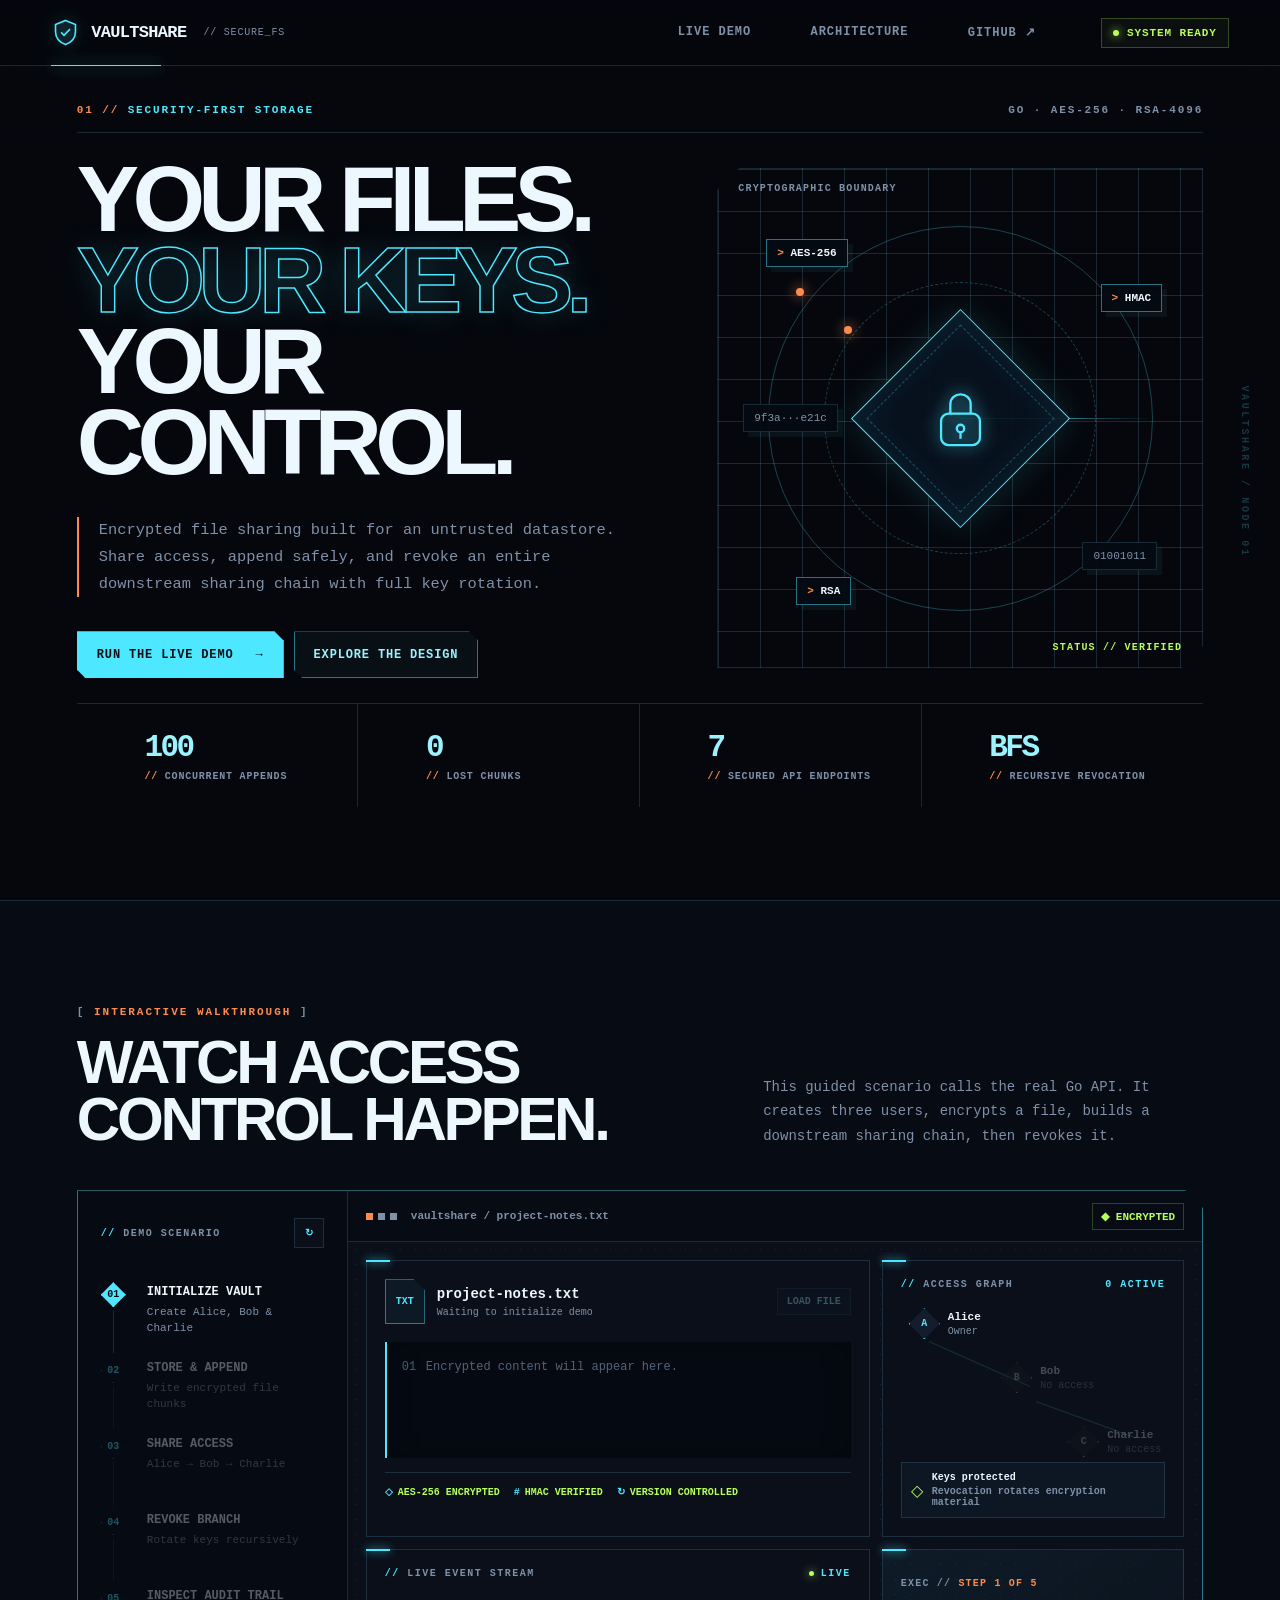
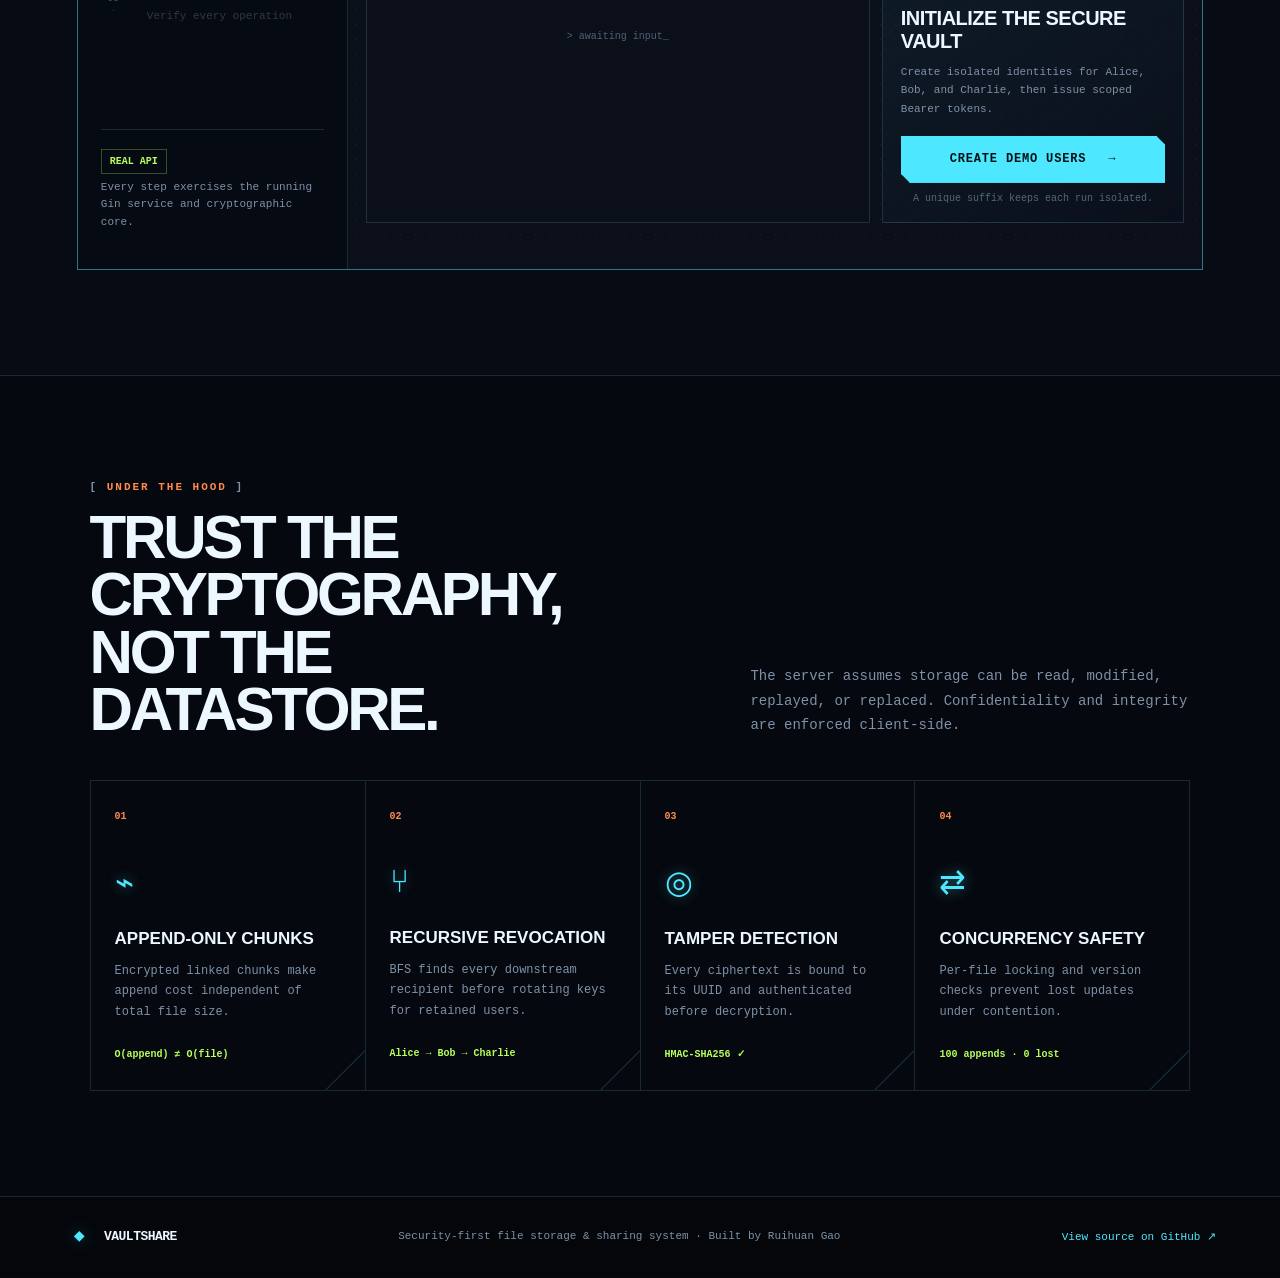
==== commit f1ff7db2: "Refresh readable typography assets" ====
--- a/index.html
+++ b/index.html
@@ -8,7 +8,7 @@
       content="An interactive demo of encrypted file sharing, recursive revocation, and auditable access control."
     />
     <title>VaultShare — Secure file sharing demo</title>
-    <link rel="stylesheet" href="./styles.css?v=console-20261110" />
+    <link rel="stylesheet" href="./styles.css?v=readable-20261110" />
   </head>
   <body>
     <div class="noise" aria-hidden="true"></div>
--- a/styles.css
+++ b/styles.css
@@ -17,33 +17,33 @@
 .site-header { height: 66px; padding: 0 clamp(20px,4vw,68px); display: flex; align-items: center; gap: 38px; border-bottom: 1px solid var(--line); background: rgba(5,7,13,.82); backdrop-filter: blur(18px); position: sticky; top: 0; z-index: 20; }
 .site-header::after { content: ""; position: absolute; bottom: -1px; left: clamp(20px,4vw,68px); width: 110px; height: 1px; background: var(--cyan); box-shadow: 0 0 16px var(--cyan); }
 .brand { display: inline-flex; align-items: center; gap: 11px; font: 800 17px var(--mono); letter-spacing: -.04em; text-transform: uppercase; }
-.brand::after { content: "// secure_fs"; color: var(--muted); font: 500 8px var(--mono); letter-spacing: .08em; margin-left: 6px; }
+.brand::after { content: "// secure_fs"; color: var(--muted); font: 500 10px var(--mono); letter-spacing: .08em; margin-left: 6px; }
 .brand-mark { width: 29px; height: 29px; display: grid; place-items: center; color: var(--cyan); filter: drop-shadow(0 0 8px rgba(77,232,255,.4)); }
 .brand-mark svg { width: 100%; height: 100%; fill: rgba(77,232,255,.07); stroke: currentColor; stroke-width: 1.8; }
-nav { margin-left: auto; display: flex; gap: 5px; font: 650 10px var(--mono); text-transform: uppercase; letter-spacing: .08em; }
+nav { margin-left: auto; display: flex; gap: 5px; font: 650 12px var(--mono); text-transform: uppercase; letter-spacing: .08em; }
 nav a { color: var(--muted); padding: 9px 13px; border: 1px solid transparent; transition: .2s; }
 nav a::before { content: "["; color: transparent; margin-right: 5px; } nav a::after { content: "]"; color: transparent; margin-left: 5px; }
 nav a:hover { color: var(--cyan-soft); border-color: var(--line); background: rgba(77,232,255,.04); } nav a:hover::before, nav a:hover::after { color: var(--cyan); }
-.system-status { font: 700 9px var(--mono); letter-spacing: .08em; text-transform: uppercase; color: var(--lime); border: 1px solid rgba(183,255,90,.25); padding: 8px 11px; display: flex; align-items: center; gap: 8px; background: rgba(183,255,90,.035); }
+.system-status { font: 700 11px var(--mono); letter-spacing: .08em; text-transform: uppercase; color: var(--lime); border: 1px solid rgba(183,255,90,.25); padding: 8px 11px; display: flex; align-items: center; gap: 8px; background: rgba(183,255,90,.035); }
 .system-status i, .live-dot::before { width: 6px; height: 6px; border-radius: 50%; background: var(--lime); box-shadow: 0 0 10px var(--lime); animation: pulse 2s ease infinite; }
 @keyframes pulse { 50% { opacity: .38; } }
 
 .hero { min-height: calc(100vh - 66px); padding: 38px clamp(24px,6vw,96px) 0; overflow: hidden; position: relative; }
-.hero::before { content: "VAULTSHARE / NODE 01"; position: absolute; right: -50px; top: 48%; transform: rotate(90deg); color: rgba(77,232,255,.22); font: 700 9px var(--mono); letter-spacing: .26em; }
-.eyebrow { display: flex; justify-content: space-between; font: 650 9px var(--mono); letter-spacing: .17em; color: var(--muted); padding-bottom: 16px; border-bottom: 1px solid var(--line); }
+.hero::before { content: "VAULTSHARE / NODE 01"; position: absolute; right: -50px; top: 48%; transform: rotate(90deg); color: rgba(77,232,255,.22); font: 700 10px var(--mono); letter-spacing: .26em; }
+.eyebrow { display: flex; justify-content: space-between; font: 650 11px var(--mono); letter-spacing: .17em; color: var(--muted); padding-bottom: 16px; border-bottom: 1px solid var(--line); }
 .eyebrow span:first-child { color: var(--cyan); } .eyebrow span:first-child::before { content: "01 // "; color: var(--orange); }
 .hero-grid { display: grid; grid-template-columns: 1.08fr .92fr; align-items: center; min-height: 570px; gap: 70px; }
 h1 { font: 790 clamp(58px,7.3vw,112px)/.87 var(--sans); letter-spacing: -.072em; text-transform: uppercase; margin: 0; max-width: 850px; }
 h1 em { color: transparent; font-style: normal; font-weight: 790; -webkit-text-stroke: 1.5px var(--cyan); text-shadow: 0 0 30px rgba(77,232,255,.18); }
 .hero-copy { max-width: 610px; font: 400 clamp(14px,1.2vw,17px)/1.75 var(--mono); color: var(--muted); margin: 34px 0; padding-left: 20px; border-left: 2px solid var(--orange); }
 .hero-actions { display: flex; gap: 10px; flex-wrap: wrap; }
-.button { min-height: 47px; padding: 0 19px; border: 1px solid var(--line-hot); border-radius: 0; font: 750 10px var(--mono); text-transform: uppercase; letter-spacing: .07em; display: inline-flex; align-items: center; justify-content: center; gap: 22px; cursor: pointer; transition: .2s; clip-path: polygon(0 0,calc(100% - 9px) 0,100% 9px,100% 100%,9px 100%,0 calc(100% - 9px)); }
+.button { min-height: 47px; padding: 0 19px; border: 1px solid var(--line-hot); border-radius: 0; font: 750 12px var(--mono); text-transform: uppercase; letter-spacing: .07em; display: inline-flex; align-items: center; justify-content: center; gap: 22px; cursor: pointer; transition: .2s; clip-path: polygon(0 0,calc(100% - 9px) 0,100% 9px,100% 100%,9px 100%,0 calc(100% - 9px)); }
 .button:hover:not(:disabled) { transform: translateY(-2px); box-shadow: 0 0 25px rgba(77,232,255,.18); }
 .button-primary { color: #031015; background: var(--cyan); border-color: var(--cyan); } .button-primary:hover:not(:disabled) { background: var(--cyan-soft); }
 .button-secondary { color: var(--cyan-soft); background: rgba(77,232,255,.035); } .button:disabled { cursor: wait; opacity: .48; } .full-width { width: 100%; }
 
 .hero-visual { height: 500px; position: relative; display: grid; place-items: center; background: linear-gradient(var(--line) 1px,transparent 1px),linear-gradient(90deg,var(--line) 1px,transparent 1px); background-size: 42px 42px; border: 1px solid var(--line); clip-path: polygon(0 22px,22px 0,100% 0,100% calc(100% - 22px),calc(100% - 22px) 100%,0 100%); }
-.hero-visual::before, .hero-visual::after { position: absolute; font: 600 8px var(--mono); color: var(--muted); letter-spacing: .12em; }
+.hero-visual::before, .hero-visual::after { position: absolute; font: 600 10px var(--mono); color: var(--muted); letter-spacing: .12em; }
 .hero-visual::before { content: "CRYPTOGRAPHIC BOUNDARY"; top: 14px; left: 20px; } .hero-visual::after { content: "STATUS // VERIFIED"; bottom: 14px; right: 20px; color: var(--lime); }
 .orbit { position: absolute; border: 1px solid rgba(77,232,255,.27); border-radius: 50%; }
 .orbit::after { content: ""; position: absolute; width: 50%; height: 1px; top: 50%; left: 50%; background: linear-gradient(90deg,var(--cyan),transparent); transform-origin: left; }
@@ -52,7 +52,7 @@
 .vault { width: 155px; height: 155px; background: rgba(8,19,30,.94); border: 1px solid var(--cyan); color: var(--cyan); display: grid; place-items: center; box-shadow: inset 0 0 35px rgba(77,232,255,.09),0 0 35px rgba(77,232,255,.15); position: relative; z-index: 2; transform: rotate(45deg); }
 .vault svg { width: 74px; fill: none; stroke: currentColor; stroke-width: 2.5; transform: rotate(-45deg); filter: drop-shadow(0 0 8px var(--cyan)); }
 .vault-ring { position: absolute; inset: 10px; border: 1px dashed rgba(77,232,255,.28); }
-.key-chip, .packet { position: absolute; padding: 7px 10px; border: 1px solid var(--line-hot); background: rgba(5,10,18,.92); font: 650 9px var(--mono); z-index: 3; box-shadow: 5px 5px 0 rgba(77,232,255,.05); }
+.key-chip, .packet { position: absolute; padding: 7px 10px; border: 1px solid var(--line-hot); background: rgba(5,10,18,.92); font: 650 11px var(--mono); z-index: 3; box-shadow: 5px 5px 0 rgba(77,232,255,.05); }
 .key-chip::before { content: "> "; color: var(--orange); }.key-a { top: 70px; left: 48px; }.key-b { right: 40px; top: 115px; }.key-c { bottom: 62px; left: 78px; }
 .packet { color: var(--muted); font-weight: 500; border-color: var(--line); }.packet-one { right: 45px; bottom: 97px; }.packet-two { left: 25px; top: 235px; }
 @keyframes rotate { to { transform: rotate(360deg); } }
@@ -60,53 +60,53 @@
 .trust-strip { min-height: 104px; border-top: 1px solid var(--line); display: grid; grid-template-columns: repeat(4,1fr); }
 .trust-strip div { display: flex; align-items: flex-start; justify-content: center; flex-direction: column; padding-left: 24%; border-right: 1px solid var(--line); }
 .trust-strip div:last-child { border-right: 0; }.trust-strip strong { font: 800 31px var(--mono); color: var(--cyan-soft); letter-spacing: -.08em; }
-.trust-strip span { margin-top: 6px; color: var(--muted); font: 600 8px var(--mono); text-transform: uppercase; letter-spacing: .08em; }.trust-strip span::before { content: "// "; color: var(--orange); }
+.trust-strip span { margin-top: 6px; color: var(--muted); font: 600 10px var(--mono); text-transform: uppercase; letter-spacing: .08em; }.trust-strip span::before { content: "// "; color: var(--orange); }
 
 .demo-section { padding: 105px clamp(24px,6vw,94px); background: #070b13; border-top: 1px solid var(--line); }
 .section-heading { display: grid; grid-template-columns: 1fr 440px; align-items: end; gap: 70px; margin-bottom: 42px; }
-.kicker { font: 750 9px var(--mono); letter-spacing: .18em; color: var(--orange); margin: 0 0 16px; }.kicker::before { content: "[ "; color: var(--muted); }.kicker::after { content: " ]"; color: var(--muted); }
+.kicker { font: 750 11px var(--mono); letter-spacing: .18em; color: var(--orange); margin: 0 0 16px; }.kicker::before { content: "[ "; color: var(--muted); }.kicker::after { content: " ]"; color: var(--muted); }
 h2 { font: 780 clamp(40px,4.7vw,72px)/.95 var(--sans); text-transform: uppercase; letter-spacing: -.055em; margin: 0; }
-.section-heading > p { font: 400 12px/1.8 var(--mono); color: var(--muted); margin: 0; }
+.section-heading > p { font: 400 14px/1.75 var(--mono); color: var(--muted); margin: 0; }
 .demo-shell { border: 1px solid var(--line-hot); min-height: 680px; display: grid; grid-template-columns: 270px 1fr; background: var(--panel); box-shadow: 14px 14px 0 rgba(77,232,255,.045),0 35px 80px rgba(0,0,0,.38); clip-path: polygon(0 0,calc(100% - 18px) 0,100% 18px,100% 100%,0 100%); }
 .scenario-panel { background: #060a12; color: var(--text); padding: 27px 23px; display: flex; flex-direction: column; border-right: 1px solid var(--line); }
-.scenario-title, .card-label { display: flex; justify-content: space-between; align-items: center; font: 750 8px var(--mono); letter-spacing: .15em; color: var(--muted); }
+.scenario-title, .card-label { display: flex; justify-content: space-between; align-items: center; font: 750 10px var(--mono); letter-spacing: .15em; color: var(--muted); }
 .scenario-title > span::before, .card-label > span:first-child::before { content: "// "; color: var(--cyan); }
 .icon-button { border: 1px solid var(--line); background: var(--panel); color: var(--cyan); width: 30px; height: 30px; cursor: pointer; }.icon-button:hover { border-color: var(--cyan); background: rgba(77,232,255,.08); }
 .steps { list-style: none; margin: 34px 0; padding: 0; }
 .steps li { min-height: 76px; display: grid; grid-template-columns: 34px 1fr; gap: 10px; position: relative; opacity: .34; transition: .25s; }
 .steps li::after { content: ""; position: absolute; left: 12px; top: 28px; height: 43px; width: 1px; background: var(--line); }.steps li:last-child::after { display: none; }
-.steps li > span { width: 25px; height: 25px; display: grid; place-items: center; border: 1px solid var(--line-hot); font: 700 8px var(--mono); color: var(--cyan); clip-path: polygon(50% 0,100% 50%,50% 100%,0 50%); }
-.steps li div { padding-left: 2px; }.steps li strong { display: block; font: 650 11px var(--mono); margin: 3px 0 6px; text-transform: uppercase; }.steps li small { display: block; font: 450 9px/1.4 var(--mono); color: var(--muted); }
+.steps li > span { width: 25px; height: 25px; display: grid; place-items: center; border: 1px solid var(--line-hot); font: 700 10px var(--mono); color: var(--cyan); clip-path: polygon(50% 0,100% 50%,50% 100%,0 50%); }
+.steps li div { padding-left: 2px; }.steps li strong { display: block; font: 650 12px var(--mono); margin: 3px 0 6px; text-transform: uppercase; }.steps li small { display: block; font: 450 11px/1.4 var(--mono); color: var(--muted); }
 .steps li.active, .steps li.complete { opacity: 1; }.steps li.active > span { background: var(--cyan); border-color: var(--cyan); color: var(--void); box-shadow: 0 0 14px rgba(77,232,255,.45); }
 .steps li.complete > span { background: transparent; border-color: var(--lime); color: var(--lime); font-size: 0; }.steps li.complete > span::before { content: "✓"; font-size: 11px; }
-.scenario-note { margin-top: auto; border-top: 1px solid var(--line); padding-top: 20px; }.scenario-note span { font: 750 8px var(--mono); color: var(--lime); border: 1px solid rgba(183,255,90,.28); padding: 6px 8px; }.scenario-note p { color: var(--muted); font: 450 9px/1.6 var(--mono); }
-.workspace { min-width: 0; }.workspace-toolbar { height: 51px; border-bottom: 1px solid var(--line); padding: 0 18px; display: flex; align-items: center; gap: 14px; font: 650 9px var(--mono); color: var(--muted); background: #070b13; }
+.scenario-note { margin-top: auto; border-top: 1px solid var(--line); padding-top: 20px; }.scenario-note span { font: 750 10px var(--mono); color: var(--lime); border: 1px solid rgba(183,255,90,.28); padding: 6px 8px; }.scenario-note p { color: var(--muted); font: 450 11px/1.6 var(--mono); }
+.workspace { min-width: 0; }.workspace-toolbar { height: 51px; border-bottom: 1px solid var(--line); padding: 0 18px; display: flex; align-items: center; gap: 14px; font: 650 11px var(--mono); color: var(--muted); background: #070b13; }
 .window-dots { display: flex; gap: 5px; }.window-dots i { width: 7px; height: 7px; background: var(--muted); }.window-dots i:first-child { background: var(--orange); }
 .encrypted-pill { margin-left: auto; color: var(--lime); border: 1px solid rgba(183,255,90,.22); padding: 6px 8px; }
 .workspace-grid { padding: 18px; display: grid; grid-template-columns: 1.25fr .75fr; gap: 12px; background-image: radial-gradient(rgba(77,232,255,.12) .7px,transparent .7px); background-size: 15px 15px; }
 .file-card, .access-card, .event-card, .action-card { border: 1px solid var(--line); background: rgba(10,15,26,.94); padding: 18px; min-width: 0; position: relative; }
 .file-card::before, .access-card::before, .event-card::before, .action-card::before { content: ""; position: absolute; left: -1px; top: -1px; width: 24px; height: 2px; background: var(--cyan); box-shadow: 0 0 8px var(--cyan); }
-.file-heading { display: flex; align-items: center; gap: 12px; }.file-icon { width: 40px; height: 45px; border: 1px solid var(--line-hot); color: var(--cyan); display: grid; place-items: center; font: 750 8px var(--mono); clip-path: polygon(0 0,72% 0,100% 24%,100% 100%,0 100%); background: rgba(77,232,255,.05); }
-.file-heading h3 { margin: 0; font: 650 12px var(--mono); }.file-heading p { margin: 5px 0 0; font: 500 8px var(--mono); color: var(--muted); }
-.mini-button { margin-left: auto; border: 1px solid var(--line); background: var(--panel-2); color: var(--cyan-soft); padding: 7px 9px; font: 700 8px var(--mono); text-transform: uppercase; cursor: pointer; }.mini-button:hover:not(:disabled) { border-color: var(--cyan); }.mini-button:disabled { opacity: .3; cursor: default; }
-.content-preview { min-height: 116px; margin: 18px 0 14px; padding: 15px; background: #050911; border-left: 2px solid var(--cyan); display: grid; grid-template-columns: 24px 1fr; font: 10px/1.8 var(--mono); color: #bcd0df; white-space: pre-wrap; overflow: auto; max-height: 160px; box-shadow: inset 0 0 25px rgba(0,0,0,.28); }
-.line-number { color: #3f6373; user-select: none; }.placeholder { color: #526477; }.crypto-row { border-top: 1px solid var(--line); padding-top: 13px; display: flex; gap: 14px; flex-wrap: wrap; font: 650 7px var(--mono); color: var(--lime); text-transform: uppercase; }.crypto-row span { display: flex; gap: 5px; align-items: center; }.crypto-icon { color: var(--cyan); font-style: normal; }
+.file-heading { display: flex; align-items: center; gap: 12px; }.file-icon { width: 40px; height: 45px; border: 1px solid var(--line-hot); color: var(--cyan); display: grid; place-items: center; font: 750 10px var(--mono); clip-path: polygon(0 0,72% 0,100% 24%,100% 100%,0 100%); background: rgba(77,232,255,.05); }
+.file-heading h3 { margin: 0; font: 650 14px var(--mono); }.file-heading p { margin: 5px 0 0; font: 500 10px var(--mono); color: var(--muted); }
+.mini-button { margin-left: auto; border: 1px solid var(--line); background: var(--panel-2); color: var(--cyan-soft); padding: 7px 9px; font: 700 10px var(--mono); text-transform: uppercase; cursor: pointer; }.mini-button:hover:not(:disabled) { border-color: var(--cyan); }.mini-button:disabled { opacity: .3; cursor: default; }
+.content-preview { min-height: 116px; margin: 18px 0 14px; padding: 15px; background: #050911; border-left: 2px solid var(--cyan); display: grid; grid-template-columns: 24px 1fr; font: 12px/1.75 var(--mono); color: #bcd0df; white-space: pre-wrap; overflow: auto; max-height: 160px; box-shadow: inset 0 0 25px rgba(0,0,0,.28); }
+.line-number { color: #3f6373; user-select: none; }.placeholder { color: #526477; }.crypto-row { border-top: 1px solid var(--line); padding-top: 13px; display: flex; gap: 14px; flex-wrap: wrap; font: 650 10px var(--mono); color: var(--lime); text-transform: uppercase; }.crypto-row span { display: flex; gap: 5px; align-items: center; }.crypto-icon { color: var(--cyan); font-style: normal; }
 .card-label { color: var(--muted); }.card-label > span:last-child { color: var(--cyan); }
 .access-graph { min-height: 172px; padding: 18px 0 8px; position: relative; }.person { position: absolute; display: flex; align-items: center; gap: 8px; z-index: 2; transition: .3s; }
 .person b { width: 31px; height: 31px; background: var(--panel-3); color: var(--cyan); display: grid; place-items: center; font: 700 10px var(--mono); border: 1px solid var(--cyan); box-shadow: 0 0 12px rgba(77,232,255,.18); clip-path: polygon(50% 0,100% 50%,50% 100%,0 50%); }
-.person span { font: 650 10px var(--mono); }.person small { display: block; color: var(--muted); font: 500 7px var(--mono); margin-top: 3px; }.person.owner { top: 18px; left: 8px; }.person.bob { top: 72px; left: 38%; }.person.charlie { bottom: 5px; right: 4px; }
+.person span { font: 650 11px var(--mono); }.person small { display: block; color: var(--muted); font: 500 10px var(--mono); margin-top: 3px; }.person.owner { top: 18px; left: 8px; }.person.bob { top: 72px; left: 38%; }.person.charlie { bottom: 5px; right: 4px; }
 .person.muted { opacity: .25; filter: grayscale(1); }.person.revoked b { color: var(--red); border-color: var(--red); box-shadow: 0 0 12px rgba(255,77,109,.18); }.person.revoked small { color: var(--red); }
 .graph-line { position: absolute; height: 1px; background: var(--cyan); transform-origin: left; opacity: .15; transition: .3s; }.graph-line.active { opacity: 1; box-shadow: 0 0 8px var(--cyan); }.graph-line.revoked { background: var(--red); opacity: .85; background-image: linear-gradient(90deg,var(--red) 50%,transparent 50%); background-size: 8px 1px; box-shadow: none; }.line-ab { width: 42%; left: 28px; top: 51px; transform: rotate(24deg); }.line-bc { width: 40%; left: 51%; top: 111px; transform: rotate(20deg); }
-.rotation-status { display: flex; align-items: center; gap: 9px; background: rgba(77,232,255,.04); border: 1px solid var(--line); padding: 9px; }.rotation-status strong, .rotation-status small { display: block; font: 650 8px var(--mono); }.rotation-status small { color: var(--muted); margin-top: 3px; }.status-symbol { color: var(--lime); }
-.event-log { height: 160px; margin-top: 14px; overflow: auto; font: 8px/1.55 var(--mono); scrollbar-color: var(--line-hot) transparent; }.empty-log { color: #506274; height: 100%; display: grid; place-items: center; font-size: 0; }.empty-log::before { content: "> awaiting input_"; font-size: 8px; }.event { display: grid; grid-template-columns: 50px 57px 1fr; gap: 7px; padding: 7px 0; border-bottom: 1px solid rgba(126,203,229,.08); animation: eventIn .25s ease; }.event time { color: #506274; }.event b { color: var(--cyan); text-transform: uppercase; }.event.error b { color: var(--red); }
+.rotation-status { display: flex; align-items: center; gap: 9px; background: rgba(77,232,255,.04); border: 1px solid var(--line); padding: 9px; }.rotation-status strong, .rotation-status small { display: block; font: 650 10px var(--mono); }.rotation-status small { color: var(--muted); margin-top: 3px; }.status-symbol { color: var(--lime); }
+.event-log { height: 160px; margin-top: 14px; overflow: auto; font: 10px/1.55 var(--mono); scrollbar-color: var(--line-hot) transparent; }.empty-log { color: #506274; height: 100%; display: grid; place-items: center; font-size: 0; }.empty-log::before { content: "> awaiting input_"; font-size: 10px; }.event { display: grid; grid-template-columns: 64px 68px 1fr; gap: 8px; padding: 7px 0; border-bottom: 1px solid rgba(126,203,229,.08); animation: eventIn .25s ease; }.event time { color: #506274; }.event b { color: var(--cyan); text-transform: uppercase; }.event.error b { color: var(--red); }
 @keyframes eventIn { from { opacity: 0; transform: translateX(-4px); } }.live-dot { display: flex; align-items: center; gap: 7px; color: var(--lime); }.live-dot::before { content: ""; display: block; width: 5px; height: 5px; }
-.action-card { background: linear-gradient(145deg,rgba(77,232,255,.06),var(--panel)); display: flex; flex-direction: column; justify-content: center; }.step-counter { font: 750 8px var(--mono); color: var(--orange); letter-spacing: .12em; }.step-counter::before { content: "EXEC // "; color: var(--muted); }.action-card h3 { font: 750 20px/1.15 var(--sans); text-transform: uppercase; letter-spacing: -.025em; margin: 8px 0 10px; }.action-card > p:not(.step-counter):not(.action-hint) { color: var(--muted); font: 450 9px/1.65 var(--mono); margin: 0 0 18px; }.action-hint { text-align: center; font: 500 7px var(--mono); color: #53677a; margin: 10px 0 0; }
+.action-card { background: linear-gradient(145deg,rgba(77,232,255,.06),var(--panel)); display: flex; flex-direction: column; justify-content: center; }.step-counter { font: 750 10px var(--mono); color: var(--orange); letter-spacing: .12em; }.step-counter::before { content: "EXEC // "; color: var(--muted); }.action-card h3 { font: 750 20px/1.15 var(--sans); text-transform: uppercase; letter-spacing: -.025em; margin: 8px 0 10px; }.action-card > p:not(.step-counter):not(.action-hint) { color: var(--muted); font: 450 11px/1.65 var(--mono); margin: 0 0 18px; }.action-hint { text-align: center; font: 500 10px var(--mono); color: #53677a; margin: 10px 0 0; }
 
 .architecture { background: #05080e; color: var(--text); padding: 105px clamp(24px,7vw,110px); border-top: 1px solid var(--line); }.dark-heading > p { color: var(--muted); }
 .architecture-grid { display: grid; grid-template-columns: repeat(4,1fr); border-top: 1px solid var(--line); border-left: 1px solid var(--line); }.architecture-grid article { min-height: 310px; padding: 24px; border-right: 1px solid var(--line); border-bottom: 1px solid var(--line); position: relative; transition: .25s; overflow: hidden; }.architecture-grid article::after { content: ""; position: absolute; width: 80px; height: 80px; right: -50px; bottom: -50px; border: 1px solid var(--cyan); transform: rotate(45deg); opacity: .2; }.architecture-grid article:hover { background: rgba(77,232,255,.035); border-bottom-color: var(--cyan); }
-.feature-number { color: var(--orange); font: 700 8px var(--mono); }.feature-icon { color: var(--cyan); font-size: 32px; margin: 40px 0 28px; text-shadow: 0 0 14px rgba(77,232,255,.45); }.architecture-grid h3 { font: 700 17px var(--sans); text-transform: uppercase; margin: 0 0 12px; }.architecture-grid p { color: var(--muted); font: 450 10px/1.7 var(--mono); min-height: 70px; }.architecture-grid code { font: 700 8px var(--mono); color: var(--lime); }
-footer { padding: 25px clamp(24px,5vw,78px); display: flex; align-items: center; gap: 30px; border-top: 1px solid var(--line); background: #04060a; font: 500 9px var(--mono); color: var(--muted); } footer p { margin: auto; } footer > a:last-child { color: var(--cyan); }.footer-brand { font-size: 12px; color: var(--text); }.footer-brand::after { display: none; }
-.toast { position: fixed; right: 24px; bottom: 24px; background: #071017; color: var(--text); padding: 13px 17px; border: 1px solid var(--line-hot); border-left: 3px solid var(--lime); z-index: 50; transform: translateY(120px); opacity: 0; transition: .25s; font: 600 9px var(--mono); box-shadow: 0 0 25px rgba(77,232,255,.12); }.toast.show { transform: none; opacity: 1; }.toast.error { border-left-color: var(--red); }
+.feature-number { color: var(--orange); font: 700 10px var(--mono); }.feature-icon { color: var(--cyan); font-size: 32px; margin: 40px 0 28px; text-shadow: 0 0 14px rgba(77,232,255,.45); }.architecture-grid h3 { font: 700 17px var(--sans); text-transform: uppercase; margin: 0 0 12px; }.architecture-grid p { color: var(--muted); font: 450 12px/1.7 var(--mono); min-height: 70px; }.architecture-grid code { font: 700 10px var(--mono); color: var(--lime); }
+footer { padding: 25px clamp(24px,5vw,78px); display: flex; align-items: center; gap: 30px; border-top: 1px solid var(--line); background: #04060a; font: 500 11px var(--mono); color: var(--muted); } footer p { margin: auto; } footer > a:last-child { color: var(--cyan); }.footer-brand { font-size: 13px; color: var(--text); }.footer-brand::after { display: none; }
+.toast { position: fixed; right: 24px; bottom: 24px; background: #071017; color: var(--text); padding: 13px 17px; border: 1px solid var(--line-hot); border-left: 3px solid var(--lime); z-index: 50; transform: translateY(120px); opacity: 0; transition: .25s; font: 600 11px var(--mono); box-shadow: 0 0 25px rgba(77,232,255,.12); }.toast.show { transform: none; opacity: 1; }.toast.error { border-left-color: var(--red); }
 
 @media (max-width: 1050px) { .hero-grid { grid-template-columns: 1fr; padding-top: 65px; }.hero-visual { height: 430px; }.hero { min-height: auto; }.section-heading { grid-template-columns: 1fr; gap: 24px; }.demo-shell { grid-template-columns: 225px 1fr; }.workspace-grid { grid-template-columns: 1fr; }.architecture-grid { grid-template-columns: repeat(2,1fr); } }
 @media (max-width: 760px) { .site-header { height: 60px; padding: 0 17px; }.brand::after, nav, .system-status { display: none; }.site-header .brand { margin-right: auto; }.hero { padding: 30px 18px 0; }.hero::before, .eyebrow span:last-child { display: none; }h1 { font-size: clamp(49px,15vw,72px); }.hero-copy { padding-left: 14px; }.hero-visual { height: 390px; margin: 25px -5px; }.orbit-large { width: 300px; height: 300px; }.orbit-small { width: 215px; height: 215px; }.vault { width: 125px; height: 125px; }.key-a { left: 15px; }.key-b { right: 15px; }.trust-strip { grid-template-columns: repeat(2,1fr); }.trust-strip div { min-height: 90px; padding-left: 20%; border-bottom: 1px solid var(--line); }.demo-section, .architecture { padding: 72px 17px; }.demo-shell { grid-template-columns: 1fr; }.scenario-panel { padding: 18px; border-right: 0; border-bottom: 1px solid var(--line); }.steps { display: grid; grid-template-columns: repeat(5,1fr); margin: 22px 0 0; }.steps li { display: block; min-height: 48px; }.steps li::after, .steps li div, .scenario-note { display: none; }.workspace-grid { padding: 10px; }.architecture-grid { grid-template-columns: 1fr; }footer { flex-direction: column; text-align: center; }footer p { margin: 0; } }
